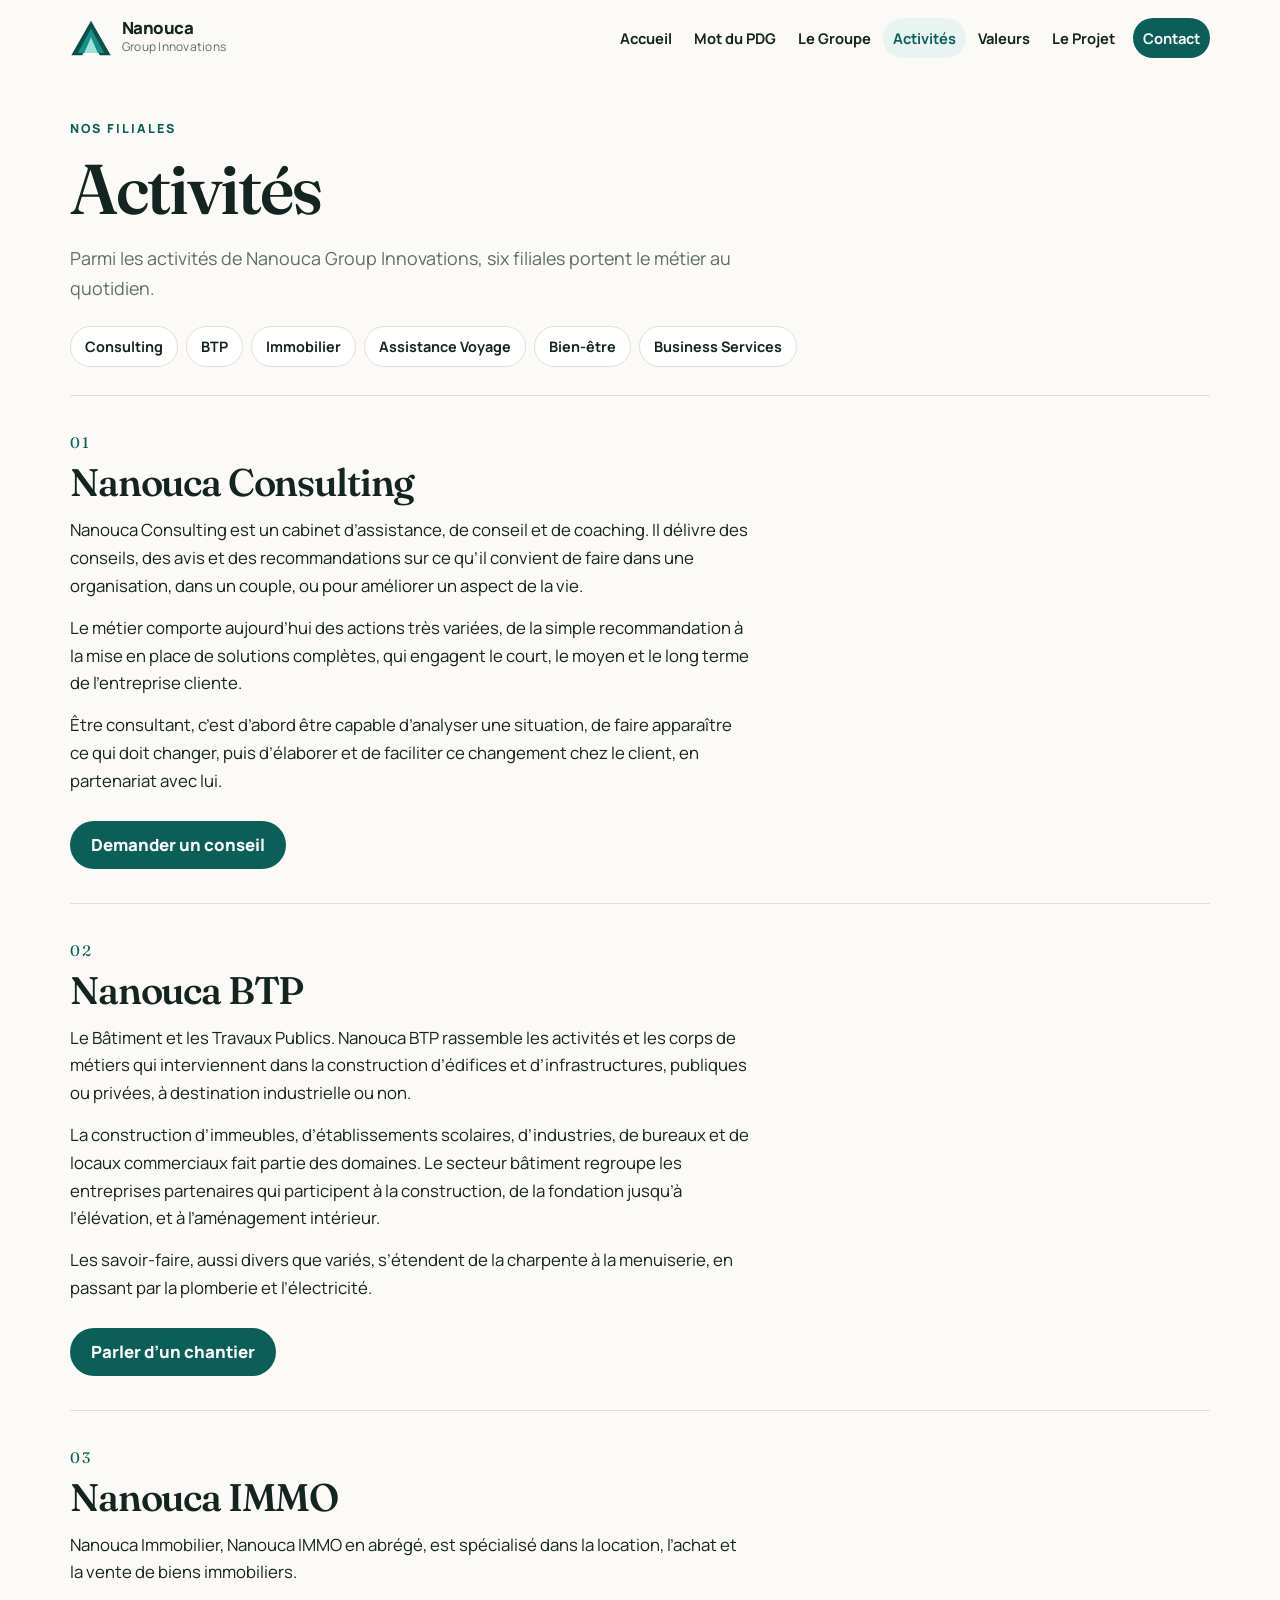
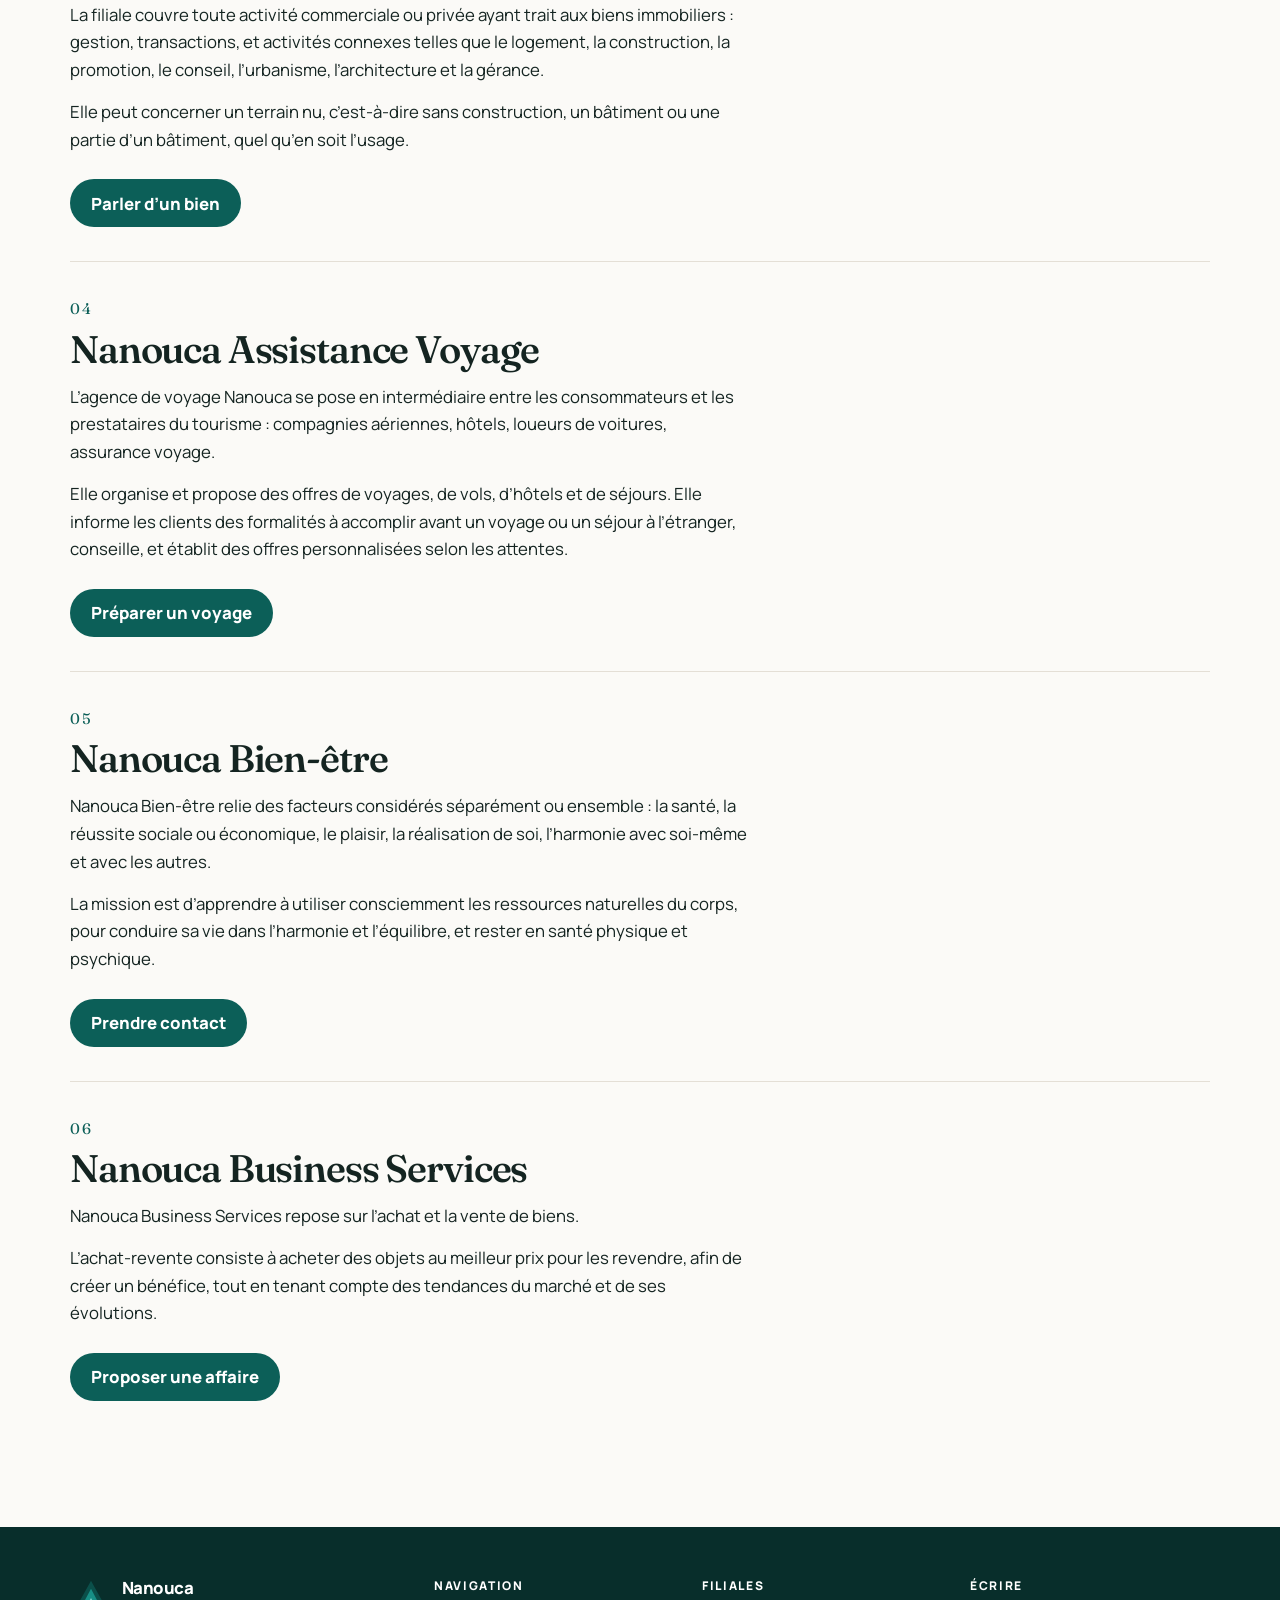
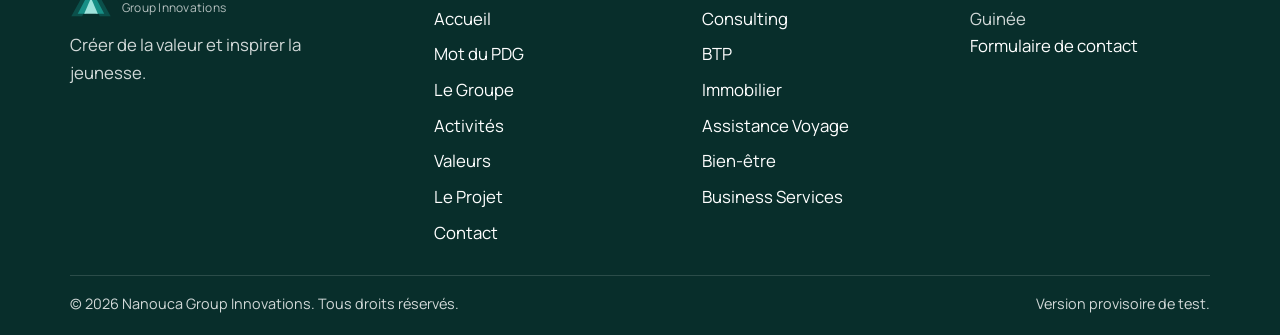
==== activites.html @ 5721670c "Publier le site vitrine de Nanouca Group Innovations. Co-authored-by: Cursor <cursoragent@cursor.com" ====
<!DOCTYPE html>
<html lang="fr">
<head>
  <meta charset="utf-8">
  <meta name="viewport" content="width=device-width, initial-scale=1">
  <title>Activités — Nanouca Group Innovations</title>
  <meta name="description" content="Les six filiales de Nanouca Group Innovations : Consulting, BTP, Immobilier, Assistance Voyage, Bien-être et Business Services.">
  <meta name="theme-color" content="#0c5f58">
  <link rel="icon" href="assets/logo.svg" type="image/svg+xml">
  <link rel="preconnect" href="https://fonts.googleapis.com">
  <link rel="preconnect" href="https://fonts.gstatic.com" crossorigin>
  <link href="https://fonts.googleapis.com/css2?family=Fraunces:opsz,wght@9..144,500;9..144,600;9..144,700&family=Manrope:wght@400;500;600;700;800&display=swap" rel="stylesheet">
  <link rel="stylesheet" href="css/styles.css">
</head>
<body data-page="activites">
  <a class="skip" href="#contenu">Aller au contenu</a>
  <header class="site-header">
    <div class="container header-bar">
      <a class="brand" href="index.html">
        <img src="assets/logo.svg" alt="" width="64" height="56">
        <span>
          <strong>Nanouca</strong>
          <small>Group Innovations</small>
        </span>
      </a>
      <input class="nav-check" type="checkbox" id="nav-check">
      <label class="nav-toggle" for="nav-check" aria-label="Menu"><span></span><span></span><span></span></label>
      <nav class="site-nav" id="site-nav" aria-label="Navigation principale">
        <a href="index.html" data-page="accueil">Accueil</a>
        <a href="mot-du-pdg.html" data-page="pdg">Mot du PDG</a>
        <a href="groupe.html" data-page="groupe">Le Groupe</a>
        <a href="activites.html" data-page="activites">Activités</a>
        <a href="valeurs.html" data-page="valeurs">Valeurs</a>
        <a href="projet.html" data-page="projet">Le Projet</a>
        <a href="contact.html" data-page="contact" class="nav-cta">Contact</a>
      </nav>
    </div>
  </header>

  <main id="contenu">
    <section class="page-hero">
      <div class="container">
        <p class="eyebrow">Nos filiales</p>
        <h1>Activités</h1>
        <p class="lede">Parmi les activités de Nanouca Group Innovations, six filiales portent le métier au quotidien.</p>
        <nav class="pills" aria-label="Filiales">
          <a href="#consulting">Consulting</a>
          <a href="#btp">BTP</a>
          <a href="#immo">Immobilier</a>
          <a href="#voyage">Assistance Voyage</a>
          <a href="#bien-etre">Bien-être</a>
          <a href="#business">Business Services</a>
        </nav>
      </div>
    </section>

    <section class="section" style="padding-top: 12px;">
      <div class="container">
        <article class="activity" id="consulting">
          <p class="activity-index">01</p>
          <h2>Nanouca Consulting</h2>
          <p>Nanouca Consulting est un cabinet d’assistance, de conseil et de coaching. Il délivre des conseils, des avis et des recommandations sur ce qu’il convient de faire dans une organisation, dans un couple, ou pour améliorer un aspect de la vie.</p>
          <p>Le métier comporte aujourd’hui des actions très variées, de la simple recommandation à la mise en place de solutions complètes, qui engagent le court, le moyen et le long terme de l’entreprise cliente.</p>
          <p>Être consultant, c’est d’abord être capable d’analyser une situation, de faire apparaître ce qui doit changer, puis d’élaborer et de faciliter ce changement chez le client, en partenariat avec lui.</p>
          <div class="actions"><a class="btn" href="contact.html">Demander un conseil</a></div>
        </article>

        <article class="activity" id="btp">
          <p class="activity-index">02</p>
          <h2>Nanouca BTP</h2>
          <p>Le Bâtiment et les Travaux Publics. Nanouca BTP rassemble les activités et les corps de métiers qui interviennent dans la construction d’édifices et d’infrastructures, publiques ou privées, à destination industrielle ou non.</p>
          <p>La construction d’immeubles, d’établissements scolaires, d’industries, de bureaux et de locaux commerciaux fait partie des domaines. Le secteur bâtiment regroupe les entreprises partenaires qui participent à la construction, de la fondation jusqu’à l’élévation, et à l’aménagement intérieur.</p>
          <p>Les savoir-faire, aussi divers que variés, s’étendent de la charpente à la menuiserie, en passant par la plomberie et l’électricité.</p>
          <div class="actions"><a class="btn" href="contact.html">Parler d’un chantier</a></div>
        </article>

        <article class="activity" id="immo">
          <p class="activity-index">03</p>
          <h2>Nanouca IMMO</h2>
          <p>Nanouca Immobilier, Nanouca IMMO en abrégé, est spécialisé dans la location, l’achat et la vente de biens immobiliers.</p>
          <p>La filiale couvre toute activité commerciale ou privée ayant trait aux biens immobiliers : gestion, transactions, et activités connexes telles que le logement, la construction, la promotion, le conseil, l’urbanisme, l’architecture et la gérance.</p>
          <p>Elle peut concerner un terrain nu, c’est-à-dire sans construction, un bâtiment ou une partie d’un bâtiment, quel qu’en soit l’usage.</p>
          <div class="actions"><a class="btn" href="contact.html">Parler d’un bien</a></div>
        </article>

        <article class="activity" id="voyage">
          <p class="activity-index">04</p>
          <h2>Nanouca Assistance Voyage</h2>
          <p>L’agence de voyage Nanouca se pose en intermédiaire entre les consommateurs et les prestataires du tourisme : compagnies aériennes, hôtels, loueurs de voitures, assurance voyage.</p>
          <p>Elle organise et propose des offres de voyages, de vols, d’hôtels et de séjours. Elle informe les clients des formalités à accomplir avant un voyage ou un séjour à l’étranger, conseille, et établit des offres personnalisées selon les attentes.</p>
          <div class="actions"><a class="btn" href="contact.html">Préparer un voyage</a></div>
        </article>

        <article class="activity" id="bien-etre">
          <p class="activity-index">05</p>
          <h2>Nanouca Bien-être</h2>
          <p>Nanouca Bien-être relie des facteurs considérés séparément ou ensemble : la santé, la réussite sociale ou économique, le plaisir, la réalisation de soi, l’harmonie avec soi-même et avec les autres.</p>
          <p>La mission est d’apprendre à utiliser consciemment les ressources naturelles du corps, pour conduire sa vie dans l’harmonie et l’équilibre, et rester en santé physique et psychique.</p>
          <div class="actions"><a class="btn" href="contact.html">Prendre contact</a></div>
        </article>

        <article class="activity" id="business">
          <p class="activity-index">06</p>
          <h2>Nanouca Business Services</h2>
          <p>Nanouca Business Services repose sur l’achat et la vente de biens.</p>
          <p>L’achat-revente consiste à acheter des objets au meilleur prix pour les revendre, afin de créer un bénéfice, tout en tenant compte des tendances du marché et de ses évolutions.</p>
          <div class="actions"><a class="btn" href="contact.html">Proposer une affaire</a></div>
        </article>
      </div>
    </section>
  </main>

  <footer class="site-footer">
    <div class="container footer-grid">
      <div class="footer-brand">
        <a class="brand" href="index.html">
          <img src="assets/logo.svg" alt="" width="64" height="56">
          <span>
            <strong>Nanouca</strong>
            <small>Group Innovations</small>
          </span>
        </a>
        <p>Créer de la valeur et inspirer la jeunesse.</p>
      </div>
      <div>
        <h2>Navigation</h2>
        <nav class="footer-nav" aria-label="Navigation du pied de page">
          <a href="index.html" data-page="accueil">Accueil</a>
          <a href="mot-du-pdg.html" data-page="pdg">Mot du PDG</a>
          <a href="groupe.html" data-page="groupe">Le Groupe</a>
          <a href="activites.html" data-page="activites">Activités</a>
          <a href="valeurs.html" data-page="valeurs">Valeurs</a>
          <a href="projet.html" data-page="projet">Le Projet</a>
          <a href="contact.html" data-page="contact">Contact</a>
        </nav>
      </div>
      <div>
        <h2>Filiales</h2>
        <div class="footer-links">
          <a href="activites.html#consulting">Consulting</a>
          <a href="activites.html#btp">BTP</a>
          <a href="activites.html#immo">Immobilier</a>
          <a href="activites.html#voyage">Assistance Voyage</a>
          <a href="activites.html#bien-etre">Bien-être</a>
          <a href="activites.html#business">Business Services</a>
        </div>
      </div>
      <div>
        <h2>Écrire</h2>
        <p>Guinée</p>
        <p><a href="contact.html">Formulaire de contact</a></p>
      </div>
    </div>
    <div class="container footer-base">
      <p>© <span id="year">2026</span> Nanouca Group Innovations. Tous droits réservés.</p>
      <p>Version provisoire de test.</p>
    </div>
  </footer>
  <script src="js/main.js"></script>
</body>
</html>
---- css/styles.css ----
:root {
  --ink: #142421;
  --muted: #5c6d6a;
  --teal: #0c5f58;
  --teal-deep: #082e2b;
  --teal-soft: #e7f4f2;
  --sand: #f3f0e8;
  --paper: #fbfaf7;
  --line: #e4dfd6;
  --white: #ffffff;
  --danger: #9b2c2c;
  --header: 76px;
  color-scheme: light;
}

*,
*::before,
*::after {
  box-sizing: border-box;
}

html {
  scroll-behavior: smooth;
  scroll-padding-top: 96px;
}

body {
  margin: 0;
  font-family: "Manrope", "Segoe UI", sans-serif;
  font-size: 1.05rem;
  line-height: 1.65;
  color: var(--ink);
  background: var(--paper);
}

img {
  max-width: 100%;
  height: auto;
}

button,
input,
select,
textarea {
  font: inherit;
}

h1,
h2,
h3,
h4 {
  font-family: "Fraunces", Georgia, serif;
  font-weight: 560;
  letter-spacing: -0.03em;
  line-height: 1.12;
  color: var(--ink);
  margin: 0;
}

p {
  margin: 0;
}

a {
  color: var(--teal);
}

::selection {
  background: #cfe8e4;
}

.skip {
  position: absolute;
  left: 12px;
  top: -48px;
  z-index: 80;
  background: var(--teal);
  color: var(--white);
  padding: 8px 12px;
  border-radius: 8px;
  text-decoration: none;
}

.skip:focus {
  top: 12px;
}

.container {
  width: min(1140px, calc(100% - 32px));
  margin-inline: auto;
}

.site-header {
  position: sticky;
  top: 0;
  z-index: 40;
  background: rgba(251, 250, 247, 0.92);
  backdrop-filter: blur(16px);
  border-bottom: 1px solid transparent;
}

.site-header.is-scrolled {
  border-bottom-color: var(--line);
}

.header-bar {
  display: flex;
  align-items: center;
  justify-content: space-between;
  min-height: var(--header);
  gap: 16px;
  flex-wrap: wrap;
}

.brand {
  display: flex;
  align-items: center;
  gap: 10px;
  text-decoration: none;
  color: inherit;
  min-width: 0;
}

.brand img {
  width: 42px;
  height: auto;
  flex: none;
}

.brand strong {
  display: block;
  font-family: "Manrope", "Segoe UI", sans-serif;
  font-weight: 800;
  font-size: 1.05rem;
  letter-spacing: -0.03em;
  line-height: 1.1;
}

.brand small {
  display: block;
  color: var(--muted);
  font-size: 0.75rem;
  letter-spacing: 0.02em;
}

.nav-check {
  position: absolute;
  width: 1px;
  height: 1px;
  padding: 0;
  margin: -1px;
  overflow: hidden;
  clip: rect(0, 0, 0, 0);
  border: 0;
}

.nav-toggle {
  display: none;
  position: relative;
  width: 44px;
  height: 44px;
  border: 1px solid var(--line);
  border-radius: 12px;
  background: var(--white);
  cursor: pointer;
  flex: none;
}

.nav-toggle span {
  position: absolute;
  left: 12px;
  width: 18px;
  height: 2px;
  border-radius: 2px;
  background: var(--ink);
  transition: transform 0.2s ease, opacity 0.2s ease;
}

.nav-toggle span:nth-child(1) { top: 15px; }
.nav-toggle span:nth-child(2) { top: 21px; }
.nav-toggle span:nth-child(3) { top: 27px; }

.nav-check:focus-visible + .nav-toggle {
  outline: 2px solid var(--teal);
  outline-offset: 3px;
}

.nav-check:checked + .nav-toggle span:nth-child(1) {
  top: 21px;
  transform: rotate(45deg);
}

.nav-check:checked + .nav-toggle span:nth-child(2) {
  opacity: 0;
}

.nav-check:checked + .nav-toggle span:nth-child(3) {
  top: 21px;
  transform: rotate(-45deg);
}

.site-nav {
  display: flex;
  align-items: center;
  gap: 2px;
}

.site-nav a {
  text-decoration: none;
  color: var(--ink);
  font-weight: 700;
  font-size: 0.92rem;
  padding: 8px 10px;
  border-radius: 999px;
}

.site-nav a:hover,
.site-nav a[aria-current="page"] {
  background: var(--teal-soft);
  color: var(--teal);
}

.site-nav a.nav-cta {
  background: var(--teal);
  color: var(--white);
  margin-left: 6px;
}

.site-nav a.nav-cta:hover,
.site-nav a.nav-cta[aria-current="page"] {
  background: var(--teal-deep);
  color: var(--white);
}

.hero {
  position: relative;
  padding: 36px 0 20px;
}

.hero::before {
  content: "";
  position: absolute;
  inset: 0;
  z-index: -1;
  background:
    radial-gradient(ellipse at 100% 0%, rgba(12, 95, 88, 0.14), transparent 46%),
    radial-gradient(ellipse at 0% 80%, rgba(12, 95, 88, 0.08), transparent 42%);
  pointer-events: none;
}

.hero-grid,
.pdg-layout,
.contact-layout,
.split {
  display: grid;
  gap: 28px;
}

.eyebrow {
  margin: 0 0 10px;
  color: var(--teal);
  font-size: 0.78rem;
  font-weight: 800;
  letter-spacing: 0.16em;
  text-transform: uppercase;
}

.hero h1,
.page-hero h1 {
  font-size: clamp(2.3rem, 6vw, 4.4rem);
  max-width: 12em;
}

.lede {
  margin-top: 16px;
  max-width: 42rem;
  color: var(--muted);
  font-size: 1.12rem;
}

.actions {
  display: flex;
  flex-wrap: wrap;
  gap: 10px;
  margin-top: 26px;
}

.btn {
  display: inline-flex;
  align-items: center;
  justify-content: center;
  min-height: 48px;
  padding: 0 20px;
  border-radius: 999px;
  border: 1px solid transparent;
  background: var(--teal);
  color: var(--white);
  text-decoration: none;
  font-weight: 800;
  cursor: pointer;
}

.btn:hover {
  background: var(--teal-deep);
}

.btn-ghost {
  background: transparent;
  color: var(--ink);
  border-color: #cfc8bc;
}

.btn-ghost:hover {
  background: var(--white);
  color: var(--ink);
}

.btn-light {
  background: var(--white);
  color: var(--teal-deep);
}

.btn-light:hover {
  background: var(--teal-soft);
  color: var(--teal-deep);
}

.hero-panel {
  background: var(--white);
  border: 1px solid var(--line);
  border-radius: 28px;
  padding: 42px 28px;
  text-align: center;
  box-shadow: 0 24px 50px rgba(8, 46, 43, 0.06);
}

.hero-panel img {
  width: min(168px, 46vw);
}

.hero-panel strong {
  display: block;
  margin-top: 18px;
  letter-spacing: 0.2em;
  font-size: 0.92rem;
}

.hero-panel span {
  display: block;
  margin-top: 6px;
  color: var(--muted);
  letter-spacing: 0.12em;
  text-transform: uppercase;
  font-size: 0.75rem;
  font-weight: 700;
}

.section {
  padding: 64px 0;
}

.section h2 {
  font-size: clamp(1.8rem, 3vw, 2.6rem);
  margin-bottom: 10px;
}

.section-head {
  display: flex;
  flex-wrap: wrap;
  justify-content: space-between;
  gap: 12px 24px;
  align-items: end;
  margin-bottom: 22px;
}

.section-head p {
  max-width: 36rem;
  color: var(--muted);
}

.band {
  background: var(--sand);
}

.stats {
  display: grid;
  grid-template-columns: 1fr 1fr;
  gap: 1px;
  background: var(--line);
  border: 1px solid var(--line);
  border-radius: 22px;
  overflow: hidden;
}

.stat {
  background: var(--white);
  padding: 20px;
}

.stat strong {
  display: block;
  font-family: "Fraunces", Georgia, serif;
  font-size: clamp(1.5rem, 3vw, 2rem);
  font-weight: 560;
  color: var(--teal);
  letter-spacing: -0.03em;
}

.stat span {
  color: var(--muted);
  font-size: 0.95rem;
}

.grid-3,
.grid-2 {
  display: grid;
  gap: 16px;
}

.card {
  background: var(--white);
  border: 1px solid var(--line);
  border-radius: 22px;
  padding: 22px;
}

.card h3 {
  font-size: 1.45rem;
  margin: 10px 0 8px;
}

.card p {
  color: #3e514e;
}

.card-link {
  display: flex;
  flex-direction: column;
  height: 100%;
  text-decoration: none;
  color: inherit;
  transition: transform 0.2s ease, border-color 0.2s ease;
}

.card-link:hover {
  transform: translateY(-3px);
  border-color: #b7d9d4;
}

.index,
.activity-index {
  font-family: "Fraunces", Georgia, serif;
  color: var(--teal);
  letter-spacing: 0.12em;
  font-size: 0.95rem;
}

.more {
  margin-top: auto;
  padding-top: 16px;
  color: var(--teal);
  font-weight: 800;
  font-size: 0.92rem;
}

.quote-band {
  background: var(--teal-deep);
  color: var(--white);
  padding: 72px 0;
}

.quote-band blockquote {
  margin: 0;
  max-width: 16em;
  font-family: "Fraunces", Georgia, serif;
  font-size: clamp(1.8rem, 4vw, 3.15rem);
  font-weight: 500;
  line-height: 1.18;
  letter-spacing: -0.03em;
}

.quote-band figcaption {
  margin-top: 18px;
  letter-spacing: 0.08em;
  text-transform: uppercase;
  font-size: 0.78rem;
  font-weight: 700;
  color: #b7e4df;
}

.pdg-teaser {
  display: grid;
  gap: 22px;
  align-items: center;
  background: var(--white);
  border: 1px solid var(--line);
  border-radius: 28px;
  overflow: hidden;
}

.pdg-teaser img {
  width: 100%;
  aspect-ratio: 4 / 5;
  object-fit: cover;
  object-position: center 15%;
  display: block;
}

.pdg-teaser div {
  padding: 8px 22px 26px;
}

.cta-band {
  display: flex;
  flex-wrap: wrap;
  justify-content: space-between;
  gap: 16px;
  align-items: center;
  background: var(--teal);
  color: var(--white);
  border-radius: 28px;
  padding: 28px;
}

.cta-band h2 {
  color: var(--white);
  font-size: clamp(1.7rem, 3vw, 2.3rem);
}

.cta-band p {
  color: rgba(255, 255, 255, 0.84);
  max-width: 36rem;
}

.page-hero {
  padding: 42px 0 8px;
}

.page-hero h1 {
  margin: 0 0 8px;
}

.pills {
  display: flex;
  flex-wrap: wrap;
  gap: 8px;
  margin: 22px 0 8px;
}

.pills a {
  text-decoration: none;
  border: 1px solid var(--line);
  background: var(--white);
  color: var(--ink);
  border-radius: 999px;
  padding: 8px 14px;
  font-weight: 700;
  font-size: 0.9rem;
}

.pills a:hover {
  border-color: #b7d9d4;
  background: var(--teal-soft);
  color: var(--teal);
}

.prose h2 {
  font-size: clamp(1.7rem, 3vw, 2.35rem);
  margin: 2.1rem 0 0.75rem;
}

.prose h3 {
  font-size: 1.35rem;
  margin: 1.4rem 0 0.45rem;
}

.prose p,
.prose li {
  max-width: 68ch;
}

.prose p + p {
  margin-top: 0.9rem;
}

.activity {
  padding: 34px 0;
  border-top: 1px solid var(--line);
}

.activity h2 {
  margin: 6px 0 12px;
}

.activity p {
  max-width: 68ch;
}

.activity p + p {
  margin-top: 0.9rem;
}

label .note {
  margin-top: 0;
  font-weight: 600;
}

.pull {
  margin: 22px 0;
  padding-left: 16px;
  border-left: 3px solid var(--teal);
  font-family: "Fraunces", Georgia, serif;
  font-size: 1.35rem;
  line-height: 1.35;
  max-width: 28ch;
}

.callout {
  display: grid;
  gap: 12px;
  margin: 18px 0;
}

.callout div {
  background: var(--teal-soft);
  border-radius: 18px;
  padding: 18px;
}

.callout span {
  display: block;
  color: var(--muted);
  font-size: 0.88rem;
  font-weight: 700;
}

.callout strong {
  display: block;
  margin-top: 4px;
  font-family: "Fraunces", Georgia, serif;
  font-size: 1.55rem;
  font-weight: 560;
  color: var(--teal-deep);
  letter-spacing: -0.03em;
}

.pdg-portrait img {
  width: 100%;
  aspect-ratio: 4 / 5;
  object-fit: cover;
  object-position: center 12%;
  border-radius: 24px;
  display: block;
}

.pdg-portrait figcaption {
  margin-top: 12px;
}

.pdg-portrait strong,
.pdg-portrait span {
  display: block;
}

.pdg-portrait span {
  color: var(--muted);
  font-size: 0.95rem;
}

.signature {
  margin-top: 22px;
}

.signature strong {
  display: block;
  font-family: "Fraunces", Georgia, serif;
  font-size: 1.4rem;
}

.signature span {
  color: var(--muted);
}

.form-card,
.form-success {
  background: var(--white);
  border: 1px solid var(--line);
  border-radius: 24px;
  padding: 22px;
}

.form {
  display: grid;
  gap: 14px;
}

.field {
  display: grid;
  gap: 6px;
}

.field label {
  font-weight: 800;
  font-size: 0.92rem;
}

.field input,
.field select,
.field textarea {
  width: 100%;
  border: 1px solid var(--line);
  background: var(--paper);
  border-radius: 12px;
  padding: 13px 14px;
  color: var(--ink);
}

.field textarea {
  min-height: 150px;
  resize: vertical;
}

.field input:focus,
.field select:focus,
.field textarea:focus {
  outline: 2px solid var(--teal);
  border-color: var(--teal);
  background: var(--white);
}

.field input[aria-invalid="true"],
.field select[aria-invalid="true"],
.field textarea[aria-invalid="true"] {
  border-color: var(--danger);
}

.error {
  min-height: 1.1em;
  color: var(--danger);
  font-size: 0.85rem;
}

.note,
.contact-aside p + p {
  margin-top: 10px;
}

.note {
  color: var(--muted);
  font-size: 0.92rem;
}

.hp {
  position: absolute;
  left: -9999px;
  height: 0;
  overflow: hidden;
}

.contact-aside h2 {
  font-size: 1.8rem;
  margin: 8px 0 10px;
}

.contact-list {
  margin: 16px 0 0;
  padding: 0;
  list-style: none;
  display: grid;
  gap: 8px;
}

.contact-list a {
  font-weight: 700;
  text-decoration: none;
}

.site-footer {
  background: var(--teal-deep);
  color: rgba(255, 255, 255, 0.82);
  padding: 52px 0 20px;
  margin-top: 28px;
}

.site-footer h2 {
  color: var(--white);
  font-family: "Manrope", "Segoe UI", sans-serif;
  font-size: 0.75rem;
  letter-spacing: 0.14em;
  text-transform: uppercase;
  font-weight: 800;
  margin-bottom: 12px;
}

.site-footer a {
  color: var(--white);
  text-decoration: none;
}

.site-footer a:hover {
  color: #b7e4df;
}

.site-footer .brand small {
  color: rgba(255, 255, 255, 0.7);
}

.footer-brand p {
  margin-top: 14px;
  max-width: 28ch;
}

.footer-grid,
.footer-nav,
.footer-links {
  display: grid;
  gap: 8px;
}

.footer-grid {
  gap: 28px;
}

.footer-base {
  display: flex;
  flex-wrap: wrap;
  justify-content: space-between;
  gap: 8px 16px;
  border-top: 1px solid rgba(255, 255, 255, 0.14);
  margin-top: 28px;
  padding-top: 16px;
  font-size: 0.9rem;
}

:focus-visible {
  outline: 2px solid var(--teal);
  outline-offset: 3px;
}

@media (min-width: 640px) {
  .callout {
    grid-template-columns: 1fr 1fr;
  }
}

@media (min-width: 760px) {
  .grid-2,
  .grid-3,
  .stats {
    grid-template-columns: 1fr 1fr;
  }

  .pdg-teaser {
    grid-template-columns: 240px 1fr;
  }

  .pdg-teaser div {
    padding: 28px 32px 28px 8px;
  }
}

@media (min-width: 900px) {
  .hero {
    padding: 64px 0 28px;
  }

  .hero-grid,
  .contact-layout {
    grid-template-columns: 1.15fr 0.85fr;
    gap: 48px;
    align-items: center;
  }

  .pdg-layout,
  .split {
    grid-template-columns: 300px 1fr;
    gap: 48px;
    align-items: start;
  }

  .contact-layout {
    align-items: start;
  }

  .grid-3 {
    grid-template-columns: 1fr 1fr 1fr;
  }

  .stats {
    grid-template-columns: repeat(4, 1fr);
  }

  .footer-grid {
    grid-template-columns: 1.4fr 1fr 1fr 1fr;
  }
}

@media (max-width: 1080px) {
  .nav-toggle {
    display: inline-block;
    margin-left: auto;
  }

  .site-nav {
    display: none;
    flex-basis: 100%;
    flex-direction: column;
    align-items: stretch;
    gap: 4px;
    padding: 4px 0 16px;
  }

  .nav-check:checked ~ .site-nav {
    display: flex;
  }

  .site-nav a {
    padding: 12px;
  }

  .site-nav a.nav-cta {
    margin-left: 0;
    text-align: center;
  }
}

@media (max-width: 700px) {
  .section {
    padding: 48px 0;
  }

  .quote-band {
    padding: 52px 0;
  }
}

@media (prefers-reduced-motion: reduce) {
  html {
    scroll-behavior: auto;
  }

  *,
  *::before,
  *::after {
    animation: none !important;
    transition: none !important;
  }
}
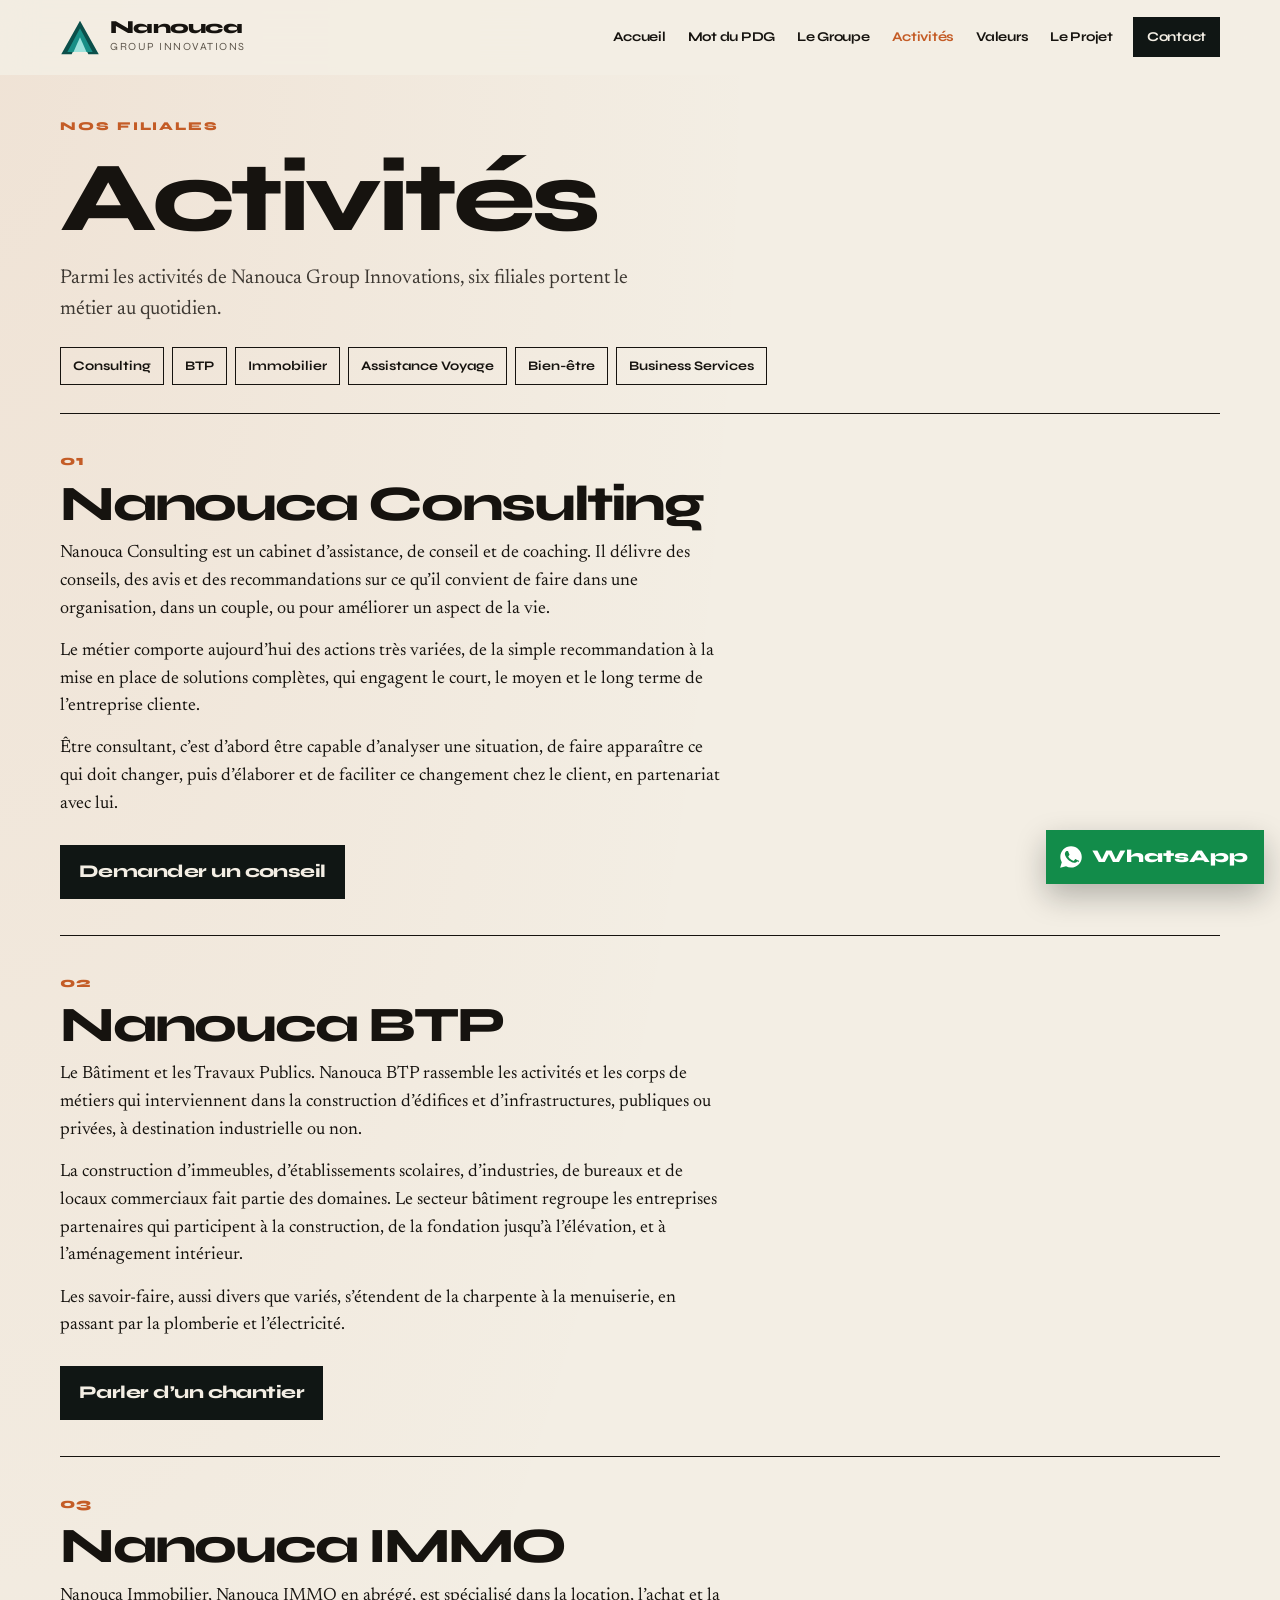
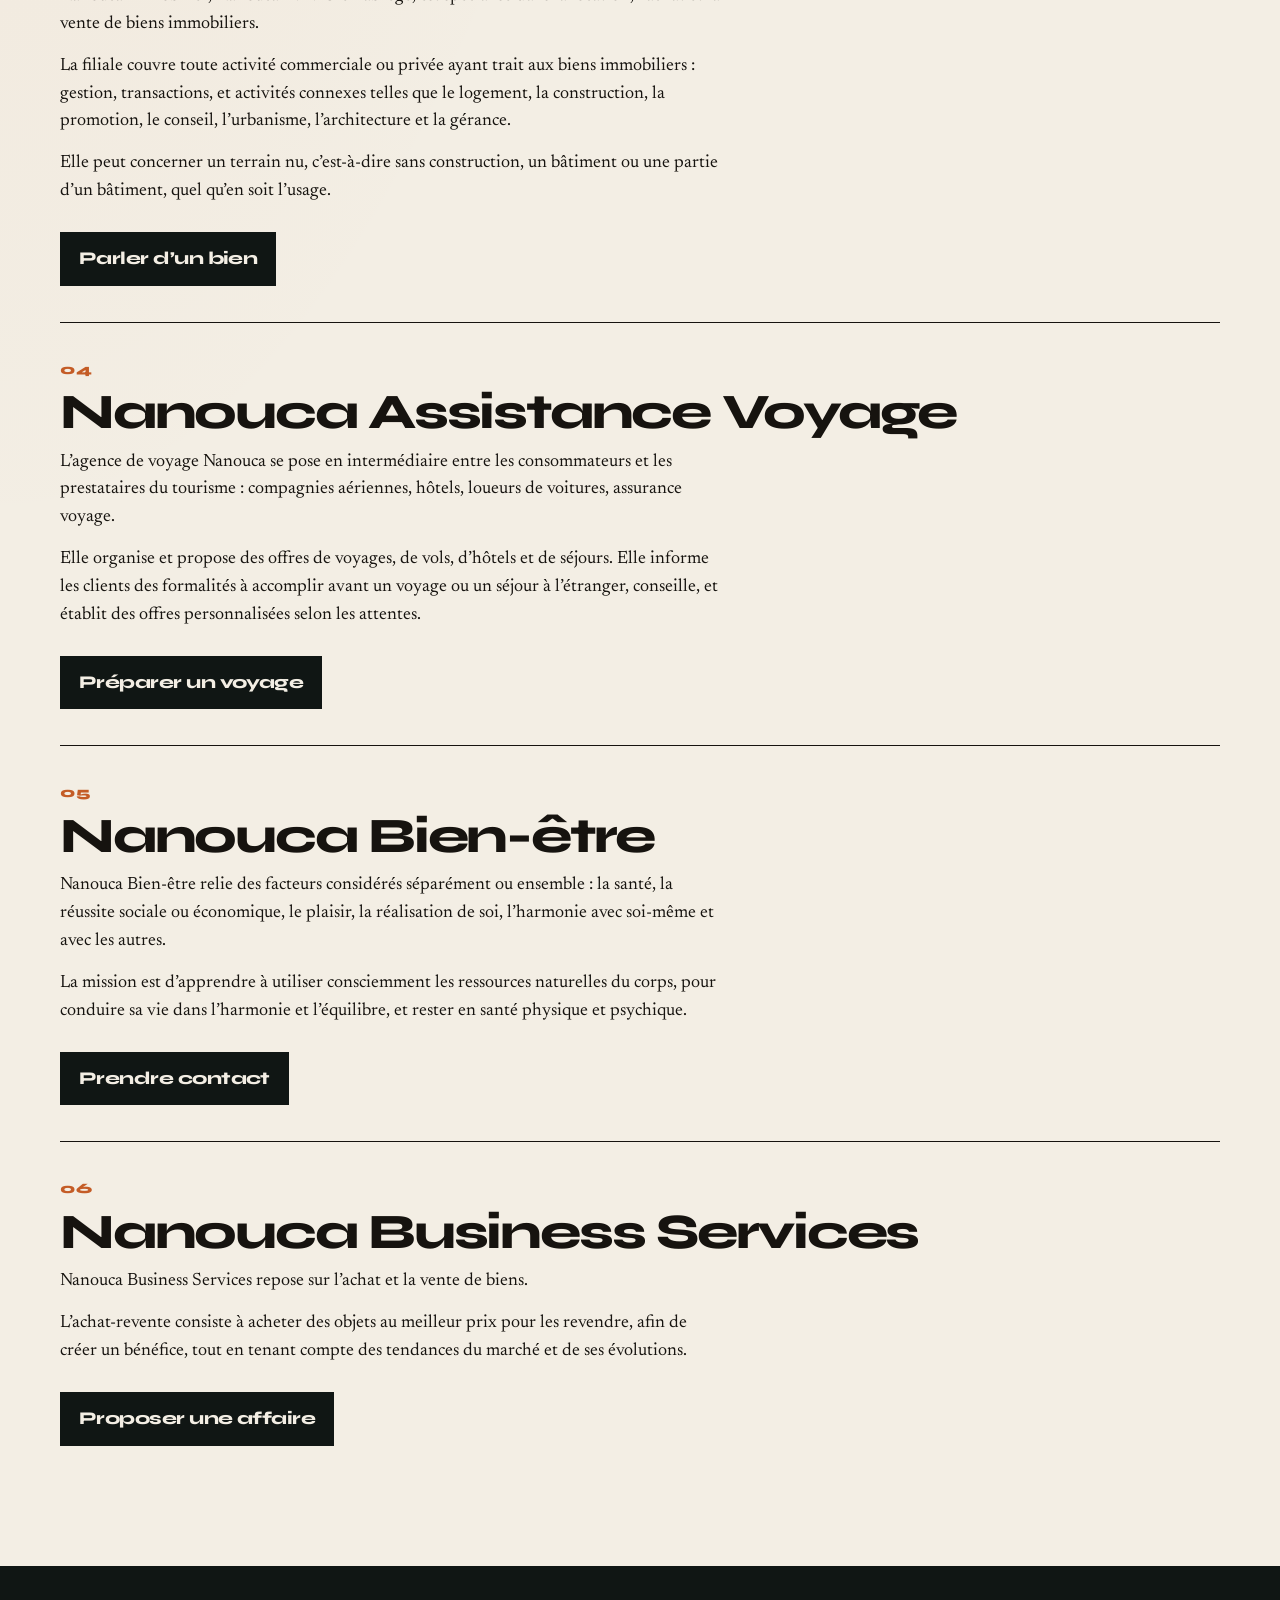
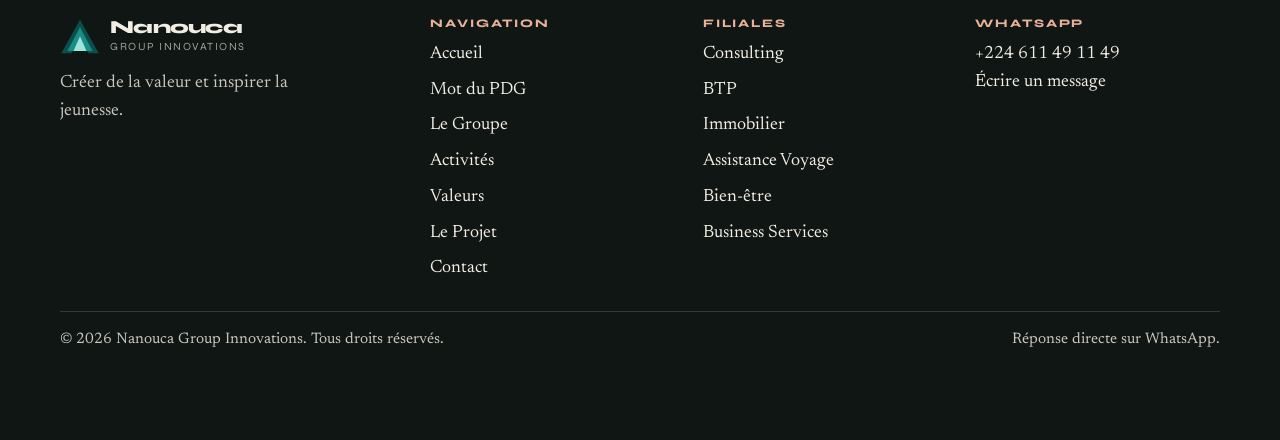
==== commit 7e9411c7: "Donner au site une voix plus humaine et relier le contact a WhatsApp. Co-authored-by: Cursor <cursor" ====
--- a/activites.html
+++ b/activites.html
@@ -9,7 +9,7 @@
   <link rel="icon" href="assets/logo.svg" type="image/svg+xml">
   <link rel="preconnect" href="https://fonts.googleapis.com">
   <link rel="preconnect" href="https://fonts.gstatic.com" crossorigin>
-  <link href="https://fonts.googleapis.com/css2?family=Fraunces:opsz,wght@9..144,500;9..144,600;9..144,700&family=Manrope:wght@400;500;600;700;800&display=swap" rel="stylesheet">
+  <link href="https://fonts.googleapis.com/css2?family=Newsreader:ital,opsz,wght@0,6..72,400;0,6..72,600;1,6..72,480&family=Syne:wght@500;600;700;800&display=swap" rel="stylesheet">
   <link rel="stylesheet" href="css/styles.css">
 </head>
 <body data-page="activites">
@@ -62,7 +62,7 @@
           <p>Nanouca Consulting est un cabinet d’assistance, de conseil et de coaching. Il délivre des conseils, des avis et des recommandations sur ce qu’il convient de faire dans une organisation, dans un couple, ou pour améliorer un aspect de la vie.</p>
           <p>Le métier comporte aujourd’hui des actions très variées, de la simple recommandation à la mise en place de solutions complètes, qui engagent le court, le moyen et le long terme de l’entreprise cliente.</p>
           <p>Être consultant, c’est d’abord être capable d’analyser une situation, de faire apparaître ce qui doit changer, puis d’élaborer et de faciliter ce changement chez le client, en partenariat avec lui.</p>
-          <div class="actions"><a class="btn" href="contact.html">Demander un conseil</a></div>
+          <div class="actions"><a class="btn" href="contact.html?sujet=Consulting">Demander un conseil</a></div>
         </article>
 
         <article class="activity" id="btp">
@@ -71,7 +71,7 @@
           <p>Le Bâtiment et les Travaux Publics. Nanouca BTP rassemble les activités et les corps de métiers qui interviennent dans la construction d’édifices et d’infrastructures, publiques ou privées, à destination industrielle ou non.</p>
           <p>La construction d’immeubles, d’établissements scolaires, d’industries, de bureaux et de locaux commerciaux fait partie des domaines. Le secteur bâtiment regroupe les entreprises partenaires qui participent à la construction, de la fondation jusqu’à l’élévation, et à l’aménagement intérieur.</p>
           <p>Les savoir-faire, aussi divers que variés, s’étendent de la charpente à la menuiserie, en passant par la plomberie et l’électricité.</p>
-          <div class="actions"><a class="btn" href="contact.html">Parler d’un chantier</a></div>
+          <div class="actions"><a class="btn" href="contact.html?sujet=BTP">Parler d’un chantier</a></div>
         </article>
 
         <article class="activity" id="immo">
@@ -80,7 +80,7 @@
           <p>Nanouca Immobilier, Nanouca IMMO en abrégé, est spécialisé dans la location, l’achat et la vente de biens immobiliers.</p>
           <p>La filiale couvre toute activité commerciale ou privée ayant trait aux biens immobiliers : gestion, transactions, et activités connexes telles que le logement, la construction, la promotion, le conseil, l’urbanisme, l’architecture et la gérance.</p>
           <p>Elle peut concerner un terrain nu, c’est-à-dire sans construction, un bâtiment ou une partie d’un bâtiment, quel qu’en soit l’usage.</p>
-          <div class="actions"><a class="btn" href="contact.html">Parler d’un bien</a></div>
+          <div class="actions"><a class="btn" href="contact.html?sujet=Immobilier">Parler d’un bien</a></div>
         </article>
 
         <article class="activity" id="voyage">
@@ -88,7 +88,7 @@
           <h2>Nanouca Assistance Voyage</h2>
           <p>L’agence de voyage Nanouca se pose en intermédiaire entre les consommateurs et les prestataires du tourisme : compagnies aériennes, hôtels, loueurs de voitures, assurance voyage.</p>
           <p>Elle organise et propose des offres de voyages, de vols, d’hôtels et de séjours. Elle informe les clients des formalités à accomplir avant un voyage ou un séjour à l’étranger, conseille, et établit des offres personnalisées selon les attentes.</p>
-          <div class="actions"><a class="btn" href="contact.html">Préparer un voyage</a></div>
+          <div class="actions"><a class="btn" href="contact.html?sujet=Assistance%20Voyage">Préparer un voyage</a></div>
         </article>
 
         <article class="activity" id="bien-etre">
@@ -96,7 +96,7 @@
           <h2>Nanouca Bien-être</h2>
           <p>Nanouca Bien-être relie des facteurs considérés séparément ou ensemble : la santé, la réussite sociale ou économique, le plaisir, la réalisation de soi, l’harmonie avec soi-même et avec les autres.</p>
           <p>La mission est d’apprendre à utiliser consciemment les ressources naturelles du corps, pour conduire sa vie dans l’harmonie et l’équilibre, et rester en santé physique et psychique.</p>
-          <div class="actions"><a class="btn" href="contact.html">Prendre contact</a></div>
+          <div class="actions"><a class="btn" href="contact.html?sujet=Bien-%C3%AAtre">Prendre contact</a></div>
         </article>
 
         <article class="activity" id="business">
@@ -104,7 +104,7 @@
           <h2>Nanouca Business Services</h2>
           <p>Nanouca Business Services repose sur l’achat et la vente de biens.</p>
           <p>L’achat-revente consiste à acheter des objets au meilleur prix pour les revendre, afin de créer un bénéfice, tout en tenant compte des tendances du marché et de ses évolutions.</p>
-          <div class="actions"><a class="btn" href="contact.html">Proposer une affaire</a></div>
+          <div class="actions"><a class="btn" href="contact.html?sujet=Business%20Services">Proposer une affaire</a></div>
         </article>
       </div>
     </section>
@@ -146,14 +146,14 @@
         </div>
       </div>
       <div>
-        <h2>Écrire</h2>
-        <p>Guinée</p>
-        <p><a href="contact.html">Formulaire de contact</a></p>
+        <h2>WhatsApp</h2>
+        <p><a href="https://wa.me/224611491149" target="_blank" rel="noopener">+224 611 49 11 49</a></p>
+        <p><a href="contact.html">Écrire un message</a></p>
       </div>
     </div>
     <div class="container footer-base">
       <p>© <span id="year">2026</span> Nanouca Group Innovations. Tous droits réservés.</p>
-      <p>Version provisoire de test.</p>
+      <p>Réponse directe sur WhatsApp.</p>
     </div>
   </footer>
   <script src="js/main.js"></script>
--- a/css/styles.css
+++ b/css/styles.css
@@ -1,23 +1,22 @@
 :root {
-  --ink: #142421;
-  --muted: #5c6d6a;
-  --teal: #0c5f58;
-  --teal-deep: #082e2b;
-  --teal-soft: #e7f4f2;
-  --sand: #f3f0e8;
-  --paper: #fbfaf7;
-  --line: #e4dfd6;
-  --white: #ffffff;
+  --ink: #16130f;
+  --muted: #5e564c;
+  --teal: #0e5c54;
+  --night: #101614;
+  --copper: #c45c26;
+  --paper: #f3eee4;
+  --sand: #e7dfd1;
+  --line: #d9cebf;
+  --white: #fffdf8;
   --danger: #9b2c2c;
-  --header: 76px;
+  --wa: #128c4a;
+  --header: 74px;
   color-scheme: light;
 }
 
 *,
 *::before,
-*::after {
-  box-sizing: border-box;
-}
+*::after { box-sizing: border-box; }
 
 html {
   scroll-behavior: smooth;
@@ -26,67 +25,47 @@
 
 body {
   margin: 0;
-  font-family: "Manrope", "Segoe UI", sans-serif;
-  font-size: 1.05rem;
-  line-height: 1.65;
+  overflow-x: clip;
+  font-family: "Newsreader", Georgia, serif;
+  font-size: 1.12rem;
+  line-height: 1.55;
   color: var(--ink);
-  background: var(--paper);
-}
-
-img {
-  max-width: 100%;
-  height: auto;
-}
-
-button,
-input,
-select,
-textarea {
-  font: inherit;
-}
-
-h1,
-h2,
-h3,
-h4 {
-  font-family: "Fraunces", Georgia, serif;
-  font-weight: 560;
-  letter-spacing: -0.03em;
-  line-height: 1.12;
+  background:
+    radial-gradient(ellipse at 0% 0%, rgba(196, 92, 38, 0.08), transparent 42%),
+    var(--paper);
+}
+
+img { max-width: 100%; height: auto; }
+button, input, select, textarea { font: inherit; }
+
+h1, h2, h3, h4 {
+  font-family: "Syne", "Segoe UI", sans-serif;
+  font-weight: 750;
+  letter-spacing: -0.045em;
+  line-height: 0.96;
   color: var(--ink);
   margin: 0;
-}
-
-p {
-  margin: 0;
-}
-
-a {
-  color: var(--teal);
-}
-
-::selection {
-  background: #cfe8e4;
-}
+  overflow-wrap: break-word;
+}
+
+p { margin: 0; }
+a { color: var(--teal); }
+::selection { background: #f0c7b0; }
 
 .skip {
   position: absolute;
   left: 12px;
   top: -48px;
   z-index: 80;
-  background: var(--teal);
+  background: var(--night);
   color: var(--white);
   padding: 8px 12px;
-  border-radius: 8px;
-  text-decoration: none;
-}
-
-.skip:focus {
-  top: 12px;
-}
+  text-decoration: none;
+}
+.skip:focus { top: 12px; }
 
 .container {
-  width: min(1140px, calc(100% - 32px));
+  width: min(1160px, calc(100% - 32px));
   margin-inline: auto;
 }
 
@@ -94,14 +73,11 @@
   position: sticky;
   top: 0;
   z-index: 40;
-  background: rgba(251, 250, 247, 0.92);
+  background: rgba(243, 238, 228, 0.88);
   backdrop-filter: blur(16px);
   border-bottom: 1px solid transparent;
 }
-
-.site-header.is-scrolled {
-  border-bottom-color: var(--line);
-}
+.site-header.is-scrolled { border-bottom-color: var(--line); }
 
 .header-bar {
   display: flex;
@@ -118,29 +94,24 @@
   gap: 10px;
   text-decoration: none;
   color: inherit;
-  min-width: 0;
-}
-
-.brand img {
-  width: 42px;
-  height: auto;
-  flex: none;
-}
-
+}
+.brand img { width: 40px; height: auto; }
 .brand strong {
   display: block;
-  font-family: "Manrope", "Segoe UI", sans-serif;
-  font-weight: 800;
-  font-size: 1.05rem;
-  letter-spacing: -0.03em;
-  line-height: 1.1;
-}
-
+  font-family: "Syne", sans-serif;
+  font-weight: 800;
+  letter-spacing: -0.04em;
+  font-size: 1.15rem;
+  line-height: 1;
+}
 .brand small {
   display: block;
+  margin-top: 3px;
   color: var(--muted);
-  font-size: 0.75rem;
-  letter-spacing: 0.02em;
+  font-family: "Syne", sans-serif;
+  font-size: 0.68rem;
+  letter-spacing: 0.14em;
+  text-transform: uppercase;
 }
 
 .nav-check {
@@ -157,792 +128,451 @@
 .nav-toggle {
   display: none;
   position: relative;
-  width: 44px;
-  height: 44px;
-  border: 1px solid var(--line);
-  border-radius: 12px;
-  background: var(--white);
+  width: 46px;
+  height: 46px;
+  border: 1px solid var(--ink);
+  background: transparent;
   cursor: pointer;
-  flex: none;
-}
-
+}
 .nav-toggle span {
   position: absolute;
   left: 12px;
-  width: 18px;
+  width: 20px;
   height: 2px;
-  border-radius: 2px;
   background: var(--ink);
-  transition: transform 0.2s ease, opacity 0.2s ease;
-}
-
-.nav-toggle span:nth-child(1) { top: 15px; }
-.nav-toggle span:nth-child(2) { top: 21px; }
-.nav-toggle span:nth-child(3) { top: 27px; }
-
-.nav-check:focus-visible + .nav-toggle {
-  outline: 2px solid var(--teal);
-  outline-offset: 3px;
-}
-
-.nav-check:checked + .nav-toggle span:nth-child(1) {
-  top: 21px;
-  transform: rotate(45deg);
-}
-
-.nav-check:checked + .nav-toggle span:nth-child(2) {
-  opacity: 0;
-}
-
-.nav-check:checked + .nav-toggle span:nth-child(3) {
-  top: 21px;
-  transform: rotate(-45deg);
-}
-
-.site-nav {
-  display: flex;
-  align-items: center;
-  gap: 2px;
-}
-
+}
+.nav-toggle span:nth-child(1) { top: 16px; }
+.nav-toggle span:nth-child(2) { top: 22px; }
+.nav-toggle span:nth-child(3) { top: 28px; }
+.nav-check:focus-visible + .nav-toggle { outline: 2px solid var(--copper); outline-offset: 3px; }
+.nav-check:checked + .nav-toggle span:nth-child(1) { top: 22px; transform: rotate(45deg); }
+.nav-check:checked + .nav-toggle span:nth-child(2) { opacity: 0; }
+.nav-check:checked + .nav-toggle span:nth-child(3) { top: 22px; transform: rotate(-45deg); }
+
+.site-nav { display: flex; align-items: center; gap: 2px; }
 .site-nav a {
   text-decoration: none;
   color: var(--ink);
+  font-family: "Syne", sans-serif;
   font-weight: 700;
-  font-size: 0.92rem;
+  font-size: 0.84rem;
+  letter-spacing: -0.02em;
   padding: 8px 10px;
-  border-radius: 999px;
-}
-
+}
 .site-nav a:hover,
-.site-nav a[aria-current="page"] {
-  background: var(--teal-soft);
-  color: var(--teal);
-}
-
+.site-nav a[aria-current="page"] { color: var(--copper); }
 .site-nav a.nav-cta {
-  background: var(--teal);
-  color: var(--white);
-  margin-left: 6px;
-}
-
+  background: var(--night);
+  color: var(--paper);
+  margin-left: 8px;
+  padding: 10px 14px;
+}
 .site-nav a.nav-cta:hover,
 .site-nav a.nav-cta[aria-current="page"] {
-  background: var(--teal-deep);
+  background: var(--copper);
   color: var(--white);
 }
 
-.hero {
-  position: relative;
-  padding: 36px 0 20px;
-}
-
-.hero::before {
-  content: "";
-  position: absolute;
-  inset: 0;
-  z-index: -1;
-  background:
-    radial-gradient(ellipse at 100% 0%, rgba(12, 95, 88, 0.14), transparent 46%),
-    radial-gradient(ellipse at 0% 80%, rgba(12, 95, 88, 0.08), transparent 42%);
-  pointer-events: none;
-}
-
-.hero-grid,
-.pdg-layout,
-.contact-layout,
-.split {
-  display: grid;
-  gap: 28px;
-}
-
+.stage { padding: 28px 0 10px; }
+.stage-copy, .stage-grid > * { min-width: 0; }
+.stage-grid, .hero-grid, .pdg-layout, .contact-layout, .split { display: grid; gap: 28px; }
+.stage h1, .page-hero h1, .hero h1 {
+  font-size: clamp(2.35rem, 12vw, 6.2rem);
+  max-width: 9em;
+}
 .eyebrow {
-  margin: 0 0 10px;
-  color: var(--teal);
-  font-size: 0.78rem;
+  margin: 0 0 14px;
+  color: var(--copper);
+  font-family: "Syne", sans-serif;
+  font-size: 0.75rem;
   font-weight: 800;
   letter-spacing: 0.16em;
   text-transform: uppercase;
 }
-
-.hero h1,
-.page-hero h1 {
-  font-size: clamp(2.3rem, 6vw, 4.4rem);
-  max-width: 12em;
-}
-
 .lede {
-  margin-top: 16px;
-  max-width: 42rem;
-  color: var(--muted);
-  font-size: 1.12rem;
-}
-
-.actions {
-  display: flex;
-  flex-wrap: wrap;
-  gap: 10px;
-  margin-top: 26px;
-}
+  margin-top: 18px;
+  max-width: 38rem;
+  color: #3d3832;
+  font-size: 1.25rem;
+}
+.actions { display: flex; flex-wrap: wrap; gap: 10px; margin-top: 26px; }
 
 .btn {
   display: inline-flex;
   align-items: center;
   justify-content: center;
-  min-height: 48px;
-  padding: 0 20px;
-  border-radius: 999px;
-  border: 1px solid transparent;
-  background: var(--teal);
-  color: var(--white);
-  text-decoration: none;
-  font-weight: 800;
+  min-height: 50px;
+  padding: 12px 18px;
+  max-width: 100%;
+  white-space: normal;
+  text-align: center;
+  border: 1px solid var(--night);
+  background: var(--night);
+  color: var(--paper);
+  text-decoration: none;
+  font-family: "Syne", sans-serif;
+  font-weight: 750;
+  letter-spacing: -0.03em;
   cursor: pointer;
 }
-
-.btn:hover {
-  background: var(--teal-deep);
-}
-
-.btn-ghost {
-  background: transparent;
-  color: var(--ink);
-  border-color: #cfc8bc;
-}
-
-.btn-ghost:hover {
-  background: var(--white);
-  color: var(--ink);
-}
-
-.btn-light {
-  background: var(--white);
-  color: var(--teal-deep);
-}
-
-.btn-light:hover {
-  background: var(--teal-soft);
-  color: var(--teal-deep);
-}
-
-.hero-panel {
-  background: var(--white);
-  border: 1px solid var(--line);
-  border-radius: 28px;
-  padding: 42px 28px;
-  text-align: center;
-  box-shadow: 0 24px 50px rgba(8, 46, 43, 0.06);
-}
-
-.hero-panel img {
-  width: min(168px, 46vw);
-}
-
-.hero-panel strong {
+.btn:hover { background: var(--copper); border-color: var(--copper); color: white; }
+.btn-ghost { background: transparent; color: var(--ink); }
+.btn-ghost:hover { background: var(--ink); color: var(--paper); }
+.btn-light { background: var(--paper); color: var(--night); border-color: var(--paper); }
+.btn-light:hover { background: white; color: var(--night); }
+.btn-wa { background: var(--wa); border-color: var(--wa); color: white; }
+.btn-wa:hover { background: #0c6b38; border-color: #0c6b38; color: white; }
+
+.stage-photo { margin: 0; position: relative; }
+.stage-photo img,
+.pdg-portrait img,
+.pdg-teaser img {
+  width: 100%;
+  aspect-ratio: 4 / 5;
+  object-fit: cover;
+  object-position: center 12%;
   display: block;
-  margin-top: 18px;
-  letter-spacing: 0.2em;
-  font-size: 0.92rem;
-}
-
-.hero-panel span {
-  display: block;
-  margin-top: 6px;
-  color: var(--muted);
-  letter-spacing: 0.12em;
+  filter: saturate(0.92);
+}
+.stage-photo img { clip-path: polygon(14% 0, 100% 0, 100% 86%, 0 100%, 0 14%); }
+.stage-photo figcaption {
+  position: absolute;
+  left: 8%;
+  bottom: 8%;
+  background: var(--paper);
+  padding: 10px 14px;
+  max-width: 16rem;
+}
+.stage-photo strong,
+.stage-photo span { display: block; font-family: "Syne", sans-serif; }
+.stage-photo span { color: var(--muted); font-size: 0.82rem; font-weight: 700; }
+
+.marquee {
+  position: relative;
+  height: 48px;
+  margin-top: 28px;
+  overflow: hidden;
+  max-width: 100%;
+  background: var(--night);
+  color: var(--paper);
+  border-top: 3px solid var(--copper);
+}
+.marquee-track {
+  position: absolute;
+  left: 0;
+  top: 0;
+  display: flex;
+  gap: 2.4rem;
+  width: max-content;
+  animation: drift 28s linear infinite;
+  padding: 14px 0;
+}
+.marquee-track span {
+  font-family: "Syne", sans-serif;
+  font-weight: 800;
+  letter-spacing: 0.18em;
   text-transform: uppercase;
-  font-size: 0.75rem;
-  font-weight: 700;
-}
-
-.section {
-  padding: 64px 0;
-}
-
-.section h2 {
-  font-size: clamp(1.8rem, 3vw, 2.6rem);
-  margin-bottom: 10px;
-}
-
+  font-size: 0.82rem;
+}
+.marquee-track span::before {
+  content: "▲";
+  color: var(--copper);
+  margin-right: 2.4rem;
+  font-size: 0.7rem;
+}
+@keyframes drift { to { transform: translateX(-50%); } }
+
+.section { padding: 64px 0; }
+.section h2 { font-size: clamp(2rem, 4vw, 3.1rem); margin-bottom: 12px; }
 .section-head {
   display: flex;
   flex-wrap: wrap;
   justify-content: space-between;
-  gap: 12px 24px;
+  gap: 12px 28px;
   align-items: end;
   margin-bottom: 22px;
 }
-
-.section-head p {
-  max-width: 36rem;
-  color: var(--muted);
-}
-
-.band {
-  background: var(--sand);
-}
+.section-head p { max-width: 34rem; color: var(--muted); font-size: 1.15rem; }
+.band { background: transparent; }
 
 .stats {
   display: grid;
-  grid-template-columns: 1fr 1fr;
-  gap: 1px;
-  background: var(--line);
-  border: 1px solid var(--line);
-  border-radius: 22px;
-  overflow: hidden;
-}
-
-.stat {
-  background: var(--white);
-  padding: 20px;
-}
-
+  grid-template-columns: minmax(0, 1fr) minmax(0, 1fr);
+  gap: 18px 12px;
+}
+.stat, .card { min-width: 0; }
 .stat strong {
   display: block;
-  font-family: "Fraunces", Georgia, serif;
-  font-size: clamp(1.5rem, 3vw, 2rem);
-  font-weight: 560;
+  font-family: "Syne", sans-serif;
+  font-size: clamp(2rem, 4vw, 3rem);
+  font-weight: 800;
+  letter-spacing: -0.05em;
   color: var(--teal);
-  letter-spacing: -0.03em;
-}
-
-.stat span {
-  color: var(--muted);
-  font-size: 0.95rem;
-}
-
-.grid-3,
-.grid-2 {
-  display: grid;
-  gap: 16px;
-}
-
+}
+.stat span { color: var(--muted); }
+
+.grid-3, .grid-2 { display: grid; gap: 14px; }
 .card {
-  background: var(--white);
-  border: 1px solid var(--line);
-  border-radius: 22px;
-  padding: 22px;
-}
-
-.card h3 {
-  font-size: 1.45rem;
-  margin: 10px 0 8px;
-}
-
-.card p {
-  color: #3e514e;
-}
-
+  background: transparent;
+  border: 0;
+  border-top: 1px solid var(--ink);
+  border-radius: 0;
+  padding: 18px 4px 8px;
+}
+.card h3 { font-size: 1.45rem; margin: 8px 0; }
+.card p { color: #3f3a34; }
 .card-link {
   display: flex;
   flex-direction: column;
-  height: 100%;
+  min-height: 100%;
   text-decoration: none;
   color: inherit;
-  transition: transform 0.2s ease, border-color 0.2s ease;
-}
-
-.card-link:hover {
-  transform: translateY(-3px);
-  border-color: #b7d9d4;
-}
-
-.index,
-.activity-index {
-  font-family: "Fraunces", Georgia, serif;
-  color: var(--teal);
-  letter-spacing: 0.12em;
-  font-size: 0.95rem;
-}
-
+}
+.card-link:hover { color: var(--copper); }
+.card-link:hover h3 { color: var(--copper); }
+.index, .activity-index {
+  font-family: "Syne", sans-serif;
+  color: var(--copper);
+  letter-spacing: 0.08em;
+  font-weight: 800;
+}
 .more {
   margin-top: auto;
   padding-top: 16px;
-  color: var(--teal);
-  font-weight: 800;
-  font-size: 0.92rem;
+  font-family: "Syne", sans-serif;
+  font-weight: 800;
+  font-size: 0.86rem;
+  letter-spacing: 0.04em;
+  text-transform: uppercase;
 }
 
 .quote-band {
-  background: var(--teal-deep);
-  color: var(--white);
-  padding: 72px 0;
-}
-
+  background: var(--night);
+  color: var(--paper);
+  padding: 78px 0;
+}
 .quote-band blockquote {
   margin: 0;
-  max-width: 16em;
-  font-family: "Fraunces", Georgia, serif;
-  font-size: clamp(1.8rem, 4vw, 3.15rem);
-  font-weight: 500;
-  line-height: 1.18;
-  letter-spacing: -0.03em;
-}
-
+  max-width: 14em;
+  font-family: "Newsreader", Georgia, serif;
+  font-weight: 480;
+  font-style: italic;
+  font-size: clamp(2rem, 5vw, 3.6rem);
+  line-height: 1.12;
+}
 .quote-band figcaption {
   margin-top: 18px;
-  letter-spacing: 0.08em;
+  font-family: "Syne", sans-serif;
+  letter-spacing: 0.14em;
   text-transform: uppercase;
-  font-size: 0.78rem;
-  font-weight: 700;
-  color: #b7e4df;
+  font-size: 0.75rem;
+  color: #e7b197;
 }
 
 .pdg-teaser {
   display: grid;
   gap: 22px;
   align-items: center;
-  background: var(--white);
-  border: 1px solid var(--line);
-  border-radius: 28px;
-  overflow: hidden;
-}
-
-.pdg-teaser img {
-  width: 100%;
-  aspect-ratio: 4 / 5;
-  object-fit: cover;
-  object-position: center 15%;
-  display: block;
-}
-
-.pdg-teaser div {
-  padding: 8px 22px 26px;
-}
+}
+.pdg-teaser div { padding: 0; }
+.pdg-teaser img { clip-path: polygon(0 8%, 100% 0, 100% 100%, 8% 92%); }
+
+.cta-band > *,
+.section-head > *,
+.pdg-teaser > *,
+.footer-grid > * { min-width: 0; }
 
 .cta-band {
   display: flex;
   flex-wrap: wrap;
   justify-content: space-between;
-  gap: 16px;
+  gap: 18px;
   align-items: center;
-  background: var(--teal);
-  color: var(--white);
-  border-radius: 28px;
-  padding: 28px;
-}
-
-.cta-band h2 {
-  color: var(--white);
-  font-size: clamp(1.7rem, 3vw, 2.3rem);
-}
-
-.cta-band p {
-  color: rgba(255, 255, 255, 0.84);
-  max-width: 36rem;
-}
-
-.page-hero {
-  padding: 42px 0 8px;
-}
-
-.page-hero h1 {
-  margin: 0 0 8px;
-}
-
-.pills {
-  display: flex;
-  flex-wrap: wrap;
-  gap: 8px;
-  margin: 22px 0 8px;
-}
-
+  background: var(--night);
+  color: var(--paper);
+  padding: 32px 28px;
+}
+.cta-band h2 { color: var(--paper); font-size: clamp(1.8rem, 3vw, 2.6rem); }
+.cta-band p { color: rgba(243, 238, 228, 0.82); max-width: 38rem; }
+
+.page-hero { padding: 42px 0 8px; }
+.page-hero h1 { margin: 0 0 8px; }
+
+.pills { display: flex; flex-wrap: wrap; gap: 8px; margin: 22px 0 8px; }
 .pills a {
   text-decoration: none;
-  border: 1px solid var(--line);
-  background: var(--white);
+  border: 1px solid var(--ink);
   color: var(--ink);
-  border-radius: 999px;
-  padding: 8px 14px;
+  padding: 8px 12px;
+  font-family: "Syne", sans-serif;
   font-weight: 700;
-  font-size: 0.9rem;
-}
-
-.pills a:hover {
-  border-color: #b7d9d4;
-  background: var(--teal-soft);
-  color: var(--teal);
-}
-
-.prose h2 {
-  font-size: clamp(1.7rem, 3vw, 2.35rem);
-  margin: 2.1rem 0 0.75rem;
-}
-
-.prose h3 {
-  font-size: 1.35rem;
-  margin: 1.4rem 0 0.45rem;
-}
-
-.prose p,
-.prose li {
-  max-width: 68ch;
-}
-
-.prose p + p {
-  margin-top: 0.9rem;
-}
-
-.activity {
-  padding: 34px 0;
-  border-top: 1px solid var(--line);
-}
-
-.activity h2 {
-  margin: 6px 0 12px;
-}
-
-.activity p {
-  max-width: 68ch;
-}
-
-.activity p + p {
-  margin-top: 0.9rem;
-}
-
-label .note {
-  margin-top: 0;
-  font-weight: 600;
-}
+  font-size: 0.82rem;
+}
+.pills a:hover { background: var(--ink); color: var(--paper); }
+
+.prose h2 { font-size: clamp(1.8rem, 3vw, 2.5rem); margin: 2.2rem 0 0.8rem; }
+.prose h3 { font-size: 1.35rem; margin: 1.3rem 0 0.4rem; }
+.prose p, .prose li, .activity p { max-width: 66ch; }
+.prose p + p, .activity p + p { margin-top: 0.9rem; }
+.activity { padding: 36px 0; border-top: 1px solid var(--ink); }
+.activity h2 { margin: 8px 0 12px; }
+.activity-index { font-size: 0.9rem; }
 
 .pull {
   margin: 22px 0;
   padding-left: 16px;
-  border-left: 3px solid var(--teal);
-  font-family: "Fraunces", Georgia, serif;
-  font-size: 1.35rem;
-  line-height: 1.35;
-  max-width: 28ch;
-}
-
-.callout {
-  display: grid;
-  gap: 12px;
-  margin: 18px 0;
-}
-
-.callout div {
-  background: var(--teal-soft);
-  border-radius: 18px;
-  padding: 18px;
-}
-
-.callout span {
-  display: block;
-  color: var(--muted);
-  font-size: 0.88rem;
-  font-weight: 700;
-}
-
+  border-left: 3px solid var(--copper);
+  font-family: "Newsreader", Georgia, serif;
+  font-style: italic;
+  font-size: 1.55rem;
+  line-height: 1.3;
+  max-width: 22em;
+}
+
+.callout { display: grid; gap: 12px; margin: 18px 0; }
+.callout div { background: var(--night); color: var(--paper); padding: 18px; }
+.callout span { display: block; color: #e7b197; font-family: "Syne", sans-serif; font-size: 0.75rem; letter-spacing: 0.12em; text-transform: uppercase; }
 .callout strong {
   display: block;
-  margin-top: 4px;
-  font-family: "Fraunces", Georgia, serif;
-  font-size: 1.55rem;
-  font-weight: 560;
-  color: var(--teal-deep);
-  letter-spacing: -0.03em;
-}
-
-.pdg-portrait img {
+  margin-top: 6px;
+  font-family: "Syne", sans-serif;
+  font-size: 1.7rem;
+  letter-spacing: -0.04em;
+}
+
+.pdg-portrait figcaption { margin-top: 12px; }
+.pdg-portrait strong, .pdg-portrait span { display: block; }
+.pdg-portrait span { color: var(--muted); }
+.signature { margin-top: 22px; }
+.signature strong { display: block; font-family: "Syne", sans-serif; font-size: 1.4rem; }
+.signature span { color: var(--muted); }
+
+.form-card, .form-success {
+  background: var(--white);
+  border-top: 4px solid var(--copper);
+  padding: 22px;
+}
+.form { display: grid; gap: 14px; }
+.field { display: grid; gap: 6px; }
+.field label { font-family: "Syne", sans-serif; font-weight: 750; font-size: 0.86rem; }
+.field input, .field select, .field textarea {
   width: 100%;
-  aspect-ratio: 4 / 5;
-  object-fit: cover;
-  object-position: center 12%;
-  border-radius: 24px;
-  display: block;
-}
-
-.pdg-portrait figcaption {
-  margin-top: 12px;
-}
-
-.pdg-portrait strong,
-.pdg-portrait span {
-  display: block;
-}
-
-.pdg-portrait span {
-  color: var(--muted);
-  font-size: 0.95rem;
-}
-
-.signature {
-  margin-top: 22px;
-}
-
-.signature strong {
-  display: block;
-  font-family: "Fraunces", Georgia, serif;
-  font-size: 1.4rem;
-}
-
-.signature span {
-  color: var(--muted);
-}
-
-.form-card,
-.form-success {
-  background: var(--white);
-  border: 1px solid var(--line);
-  border-radius: 24px;
-  padding: 22px;
-}
-
-.form {
-  display: grid;
-  gap: 14px;
-}
-
-.field {
-  display: grid;
-  gap: 6px;
-}
-
-.field label {
-  font-weight: 800;
-  font-size: 0.92rem;
-}
-
-.field input,
-.field select,
-.field textarea {
-  width: 100%;
-  border: 1px solid var(--line);
-  background: var(--paper);
-  border-radius: 12px;
-  padding: 13px 14px;
+  border: 0;
+  border-bottom: 1px solid var(--ink);
+  background: transparent;
+  border-radius: 0;
+  padding: 12px 0;
   color: var(--ink);
 }
-
-.field textarea {
-  min-height: 150px;
-  resize: vertical;
-}
-
-.field input:focus,
-.field select:focus,
-.field textarea:focus {
-  outline: 2px solid var(--teal);
-  border-color: var(--teal);
-  background: var(--white);
-}
-
+.field textarea { min-height: 140px; resize: vertical; }
+.field input:focus, .field select:focus, .field textarea:focus {
+  outline: none;
+  border-bottom-color: var(--copper);
+  border-bottom-width: 2px;
+}
 .field input[aria-invalid="true"],
 .field select[aria-invalid="true"],
-.field textarea[aria-invalid="true"] {
-  border-color: var(--danger);
-}
-
-.error {
-  min-height: 1.1em;
-  color: var(--danger);
-  font-size: 0.85rem;
-}
-
-.note,
-.contact-aside p + p {
-  margin-top: 10px;
-}
-
-.note {
-  color: var(--muted);
-  font-size: 0.92rem;
-}
-
-.hp {
-  position: absolute;
-  left: -9999px;
-  height: 0;
-  overflow: hidden;
-}
-
-.contact-aside h2 {
-  font-size: 1.8rem;
-  margin: 8px 0 10px;
-}
-
-.contact-list {
-  margin: 16px 0 0;
-  padding: 0;
-  list-style: none;
-  display: grid;
-  gap: 8px;
-}
-
-.contact-list a {
-  font-weight: 700;
-  text-decoration: none;
-}
+.field textarea[aria-invalid="true"] { border-bottom-color: var(--danger); }
+.error { min-height: 1.1em; color: var(--danger); font-size: 0.92rem; }
+.note { color: var(--muted); font-size: 0.98rem; }
+label .note { font-family: "Newsreader", serif; font-weight: 400; }
+.hp { position: absolute; left: -9999px; height: 0; overflow: hidden; }
+.contact-aside h2 { font-size: 2.2rem; margin: 8px 0 12px; }
+.contact-aside p + p, .note { margin-top: 12px; }
+.contact-list { margin: 18px 0 0; padding: 0; list-style: none; display: grid; gap: 8px; }
+.contact-list a { font-family: "Syne", sans-serif; font-weight: 700; text-decoration: none; color: var(--ink); }
+.contact-list a:hover { color: var(--copper); }
 
 .site-footer {
-  background: var(--teal-deep);
-  color: rgba(255, 255, 255, 0.82);
-  padding: 52px 0 20px;
-  margin-top: 28px;
-}
-
+  background: var(--night);
+  color: rgba(243, 238, 228, 0.82);
+  padding: 52px 0 88px;
+  margin-top: 20px;
+}
 .site-footer h2 {
-  color: var(--white);
-  font-family: "Manrope", "Segoe UI", sans-serif;
-  font-size: 0.75rem;
-  letter-spacing: 0.14em;
+  color: #e7b197;
+  font-size: 0.72rem;
+  letter-spacing: 0.16em;
   text-transform: uppercase;
-  font-weight: 800;
   margin-bottom: 12px;
 }
-
-.site-footer a {
-  color: var(--white);
-  text-decoration: none;
-}
-
-.site-footer a:hover {
-  color: #b7e4df;
-}
-
-.site-footer .brand small {
-  color: rgba(255, 255, 255, 0.7);
-}
-
-.footer-brand p {
-  margin-top: 14px;
-  max-width: 28ch;
-}
-
-.footer-grid,
-.footer-nav,
-.footer-links {
-  display: grid;
-  gap: 8px;
-}
-
-.footer-grid {
-  gap: 28px;
-}
-
+.site-footer a { color: var(--paper); text-decoration: none; }
+.site-footer a:hover { color: #f0c7b0; }
+.site-footer .brand small { color: rgba(243, 238, 228, 0.65); }
+.footer-brand p { margin-top: 14px; max-width: 26ch; }
+.footer-grid, .footer-nav, .footer-links { display: grid; gap: 8px; }
+.footer-grid { gap: 28px; }
 .footer-base {
   display: flex;
   flex-wrap: wrap;
   justify-content: space-between;
   gap: 8px 16px;
-  border-top: 1px solid rgba(255, 255, 255, 0.14);
+  border-top: 1px solid rgba(243, 238, 228, 0.16);
   margin-top: 28px;
   padding-top: 16px;
-  font-size: 0.9rem;
-}
-
-:focus-visible {
-  outline: 2px solid var(--teal);
-  outline-offset: 3px;
-}
+  font-size: 0.95rem;
+}
+
+.wa-float {
+  position: fixed;
+  right: 16px;
+  bottom: 16px;
+  z-index: 60;
+  display: inline-flex;
+  align-items: center;
+  gap: 8px;
+  min-height: 54px;
+  padding: 0 16px 0 12px;
+  background: var(--wa);
+  color: white;
+  text-decoration: none;
+  font-family: "Syne", sans-serif;
+  font-weight: 800;
+  box-shadow: 0 12px 30px rgba(16, 22, 20, 0.28);
+}
+.wa-float svg { width: 26px; height: 26px; }
+.wa-float:hover { background: #0c6b38; color: white; }
+
+:focus-visible { outline: 2px solid var(--copper); outline-offset: 3px; }
 
 @media (min-width: 640px) {
-  .callout {
-    grid-template-columns: 1fr 1fr;
-  }
-}
-
+  .callout { grid-template-columns: 1fr 1fr; }
+}
 @media (min-width: 760px) {
-  .grid-2,
-  .grid-3,
-  .stats {
-    grid-template-columns: 1fr 1fr;
-  }
-
-  .pdg-teaser {
-    grid-template-columns: 240px 1fr;
-  }
-
-  .pdg-teaser div {
-    padding: 28px 32px 28px 8px;
-  }
-}
-
+  .grid-2, .grid-3, .stats { grid-template-columns: minmax(0, 1fr) minmax(0, 1fr); }
+  .pdg-teaser { grid-template-columns: 280px 1fr; }
+}
 @media (min-width: 900px) {
-  .hero {
-    padding: 64px 0 28px;
-  }
-
-  .hero-grid,
-  .contact-layout {
-    grid-template-columns: 1.15fr 0.85fr;
-    gap: 48px;
-    align-items: center;
-  }
-
-  .pdg-layout,
-  .split {
-    grid-template-columns: 300px 1fr;
-    gap: 48px;
-    align-items: start;
-  }
-
-  .contact-layout {
-    align-items: start;
-  }
-
-  .grid-3 {
-    grid-template-columns: 1fr 1fr 1fr;
-  }
-
-  .stats {
-    grid-template-columns: repeat(4, 1fr);
-  }
-
-  .footer-grid {
-    grid-template-columns: 1.4fr 1fr 1fr 1fr;
-  }
-}
-
+  .stage { padding: 18px 0 0; }
+  .stage-grid, .contact-layout { grid-template-columns: 1.05fr 0.95fr; gap: 40px; align-items: end; }
+  .pdg-layout, .split { grid-template-columns: 320px 1fr; gap: 48px; align-items: start; }
+  .contact-layout { align-items: start; }
+  .grid-3 { grid-template-columns: repeat(3, minmax(0, 1fr)); }
+  .stats { grid-template-columns: repeat(4, minmax(0, 1fr)); }
+  .footer-grid { grid-template-columns: 1.4fr 1fr 1fr 1fr; }
+}
 @media (max-width: 1080px) {
-  .nav-toggle {
-    display: inline-block;
-    margin-left: auto;
-  }
-
+  .nav-toggle { display: inline-block; margin-left: auto; }
   .site-nav {
     display: none;
     flex-basis: 100%;
     flex-direction: column;
     align-items: stretch;
-    gap: 4px;
-    padding: 4px 0 16px;
+    padding-bottom: 14px;
   }
-
-  .nav-check:checked ~ .site-nav {
-    display: flex;
-  }
-
-  .site-nav a {
-    padding: 12px;
-  }
-
-  .site-nav a.nav-cta {
-    margin-left: 0;
-    text-align: center;
-  }
-}
-
+  .nav-check:checked ~ .site-nav { display: flex; }
+  .site-nav a { padding: 12px 4px; }
+  .site-nav a.nav-cta { margin: 6px 0 0; text-align: center; }
+}
 @media (max-width: 700px) {
-  .section {
-    padding: 48px 0;
-  }
-
-  .quote-band {
-    padding: 52px 0;
-  }
-}
-
+  .section { padding: 46px 0; }
+  .actions { width: 100%; }
+  .actions .btn { width: 100%; }
+  .wa-float span { position: absolute; width: 1px; height: 1px; overflow: hidden; clip: rect(0 0 0 0); }
+  .wa-float { width: 56px; height: 56px; padding: 0; justify-content: center; border-radius: 50%; }
+}
 @media (prefers-reduced-motion: reduce) {
-  html {
-    scroll-behavior: auto;
-  }
-
-  *,
-  *::before,
-  *::after {
-    animation: none !important;
-    transition: none !important;
-  }
-}
+  html { scroll-behavior: auto; }
+  .marquee-track { animation: none; }
+  *, *::before, *::after { transition: none !important; }
+}
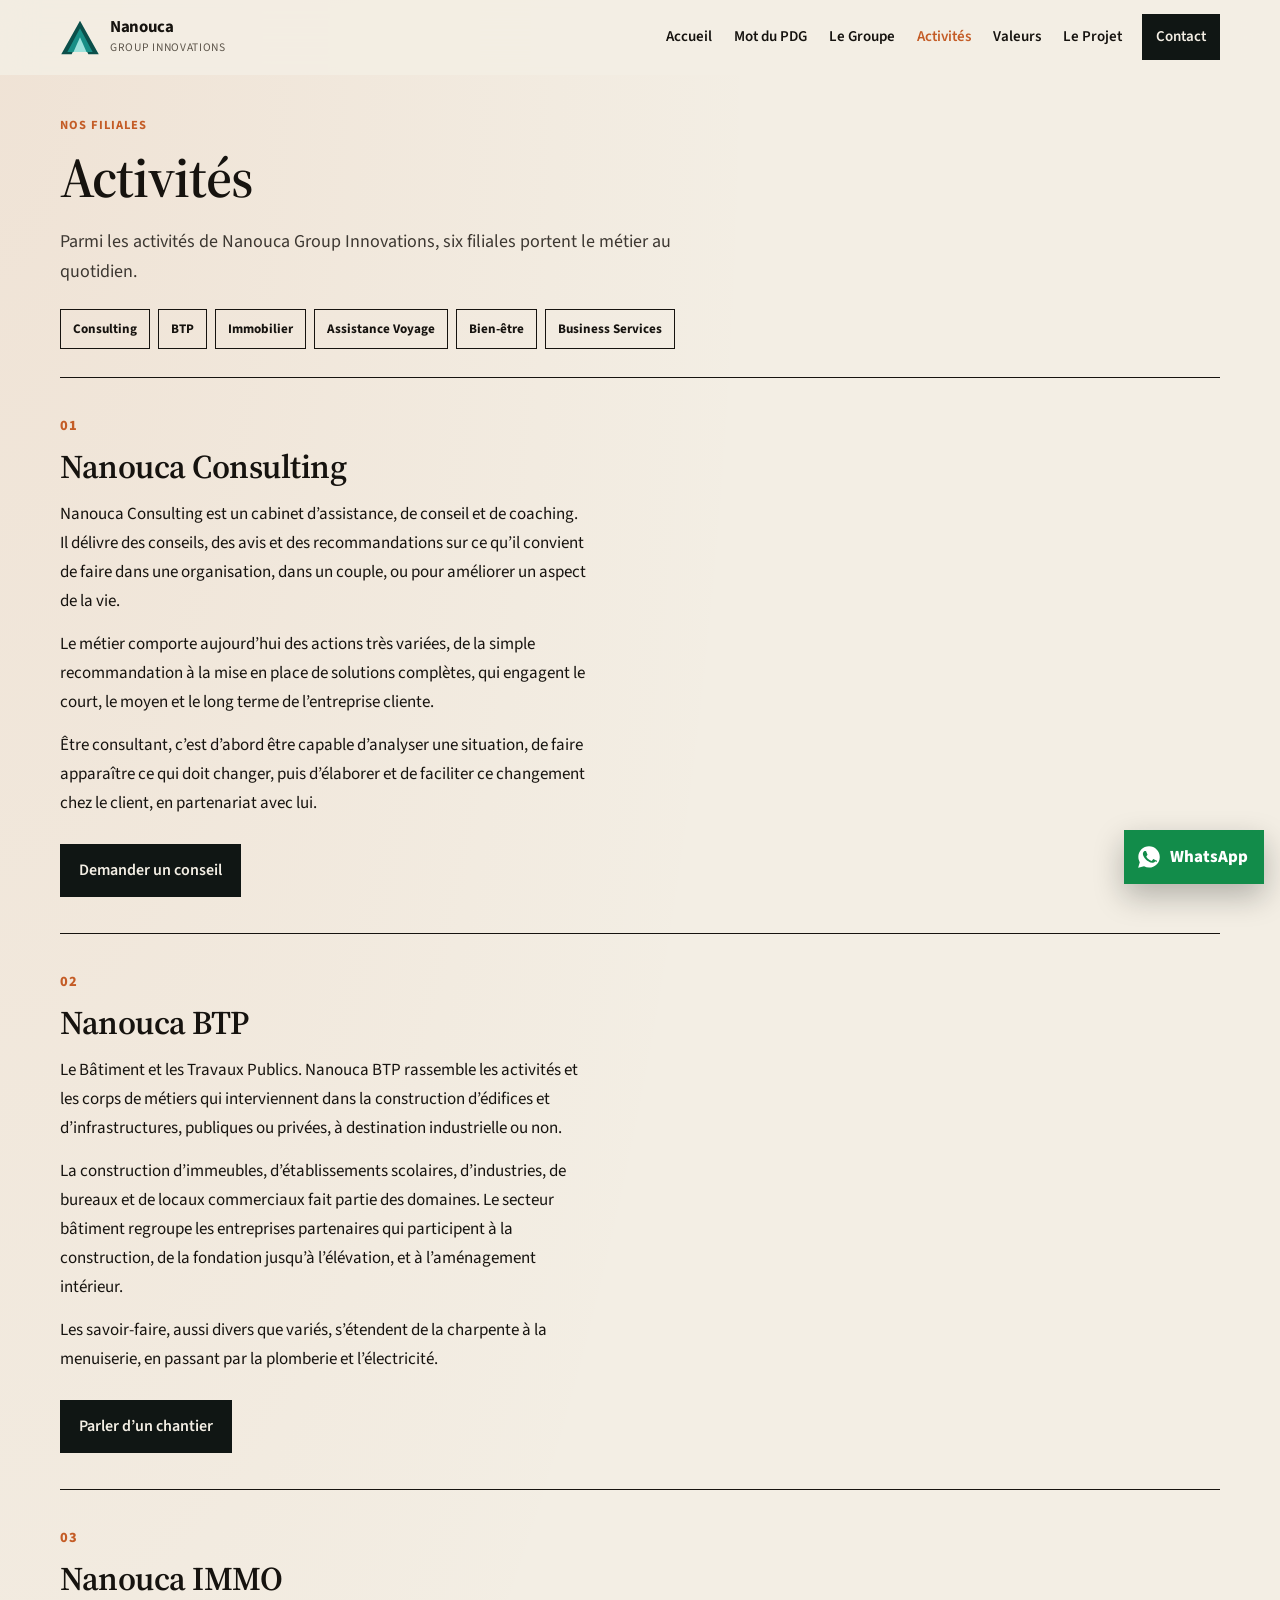
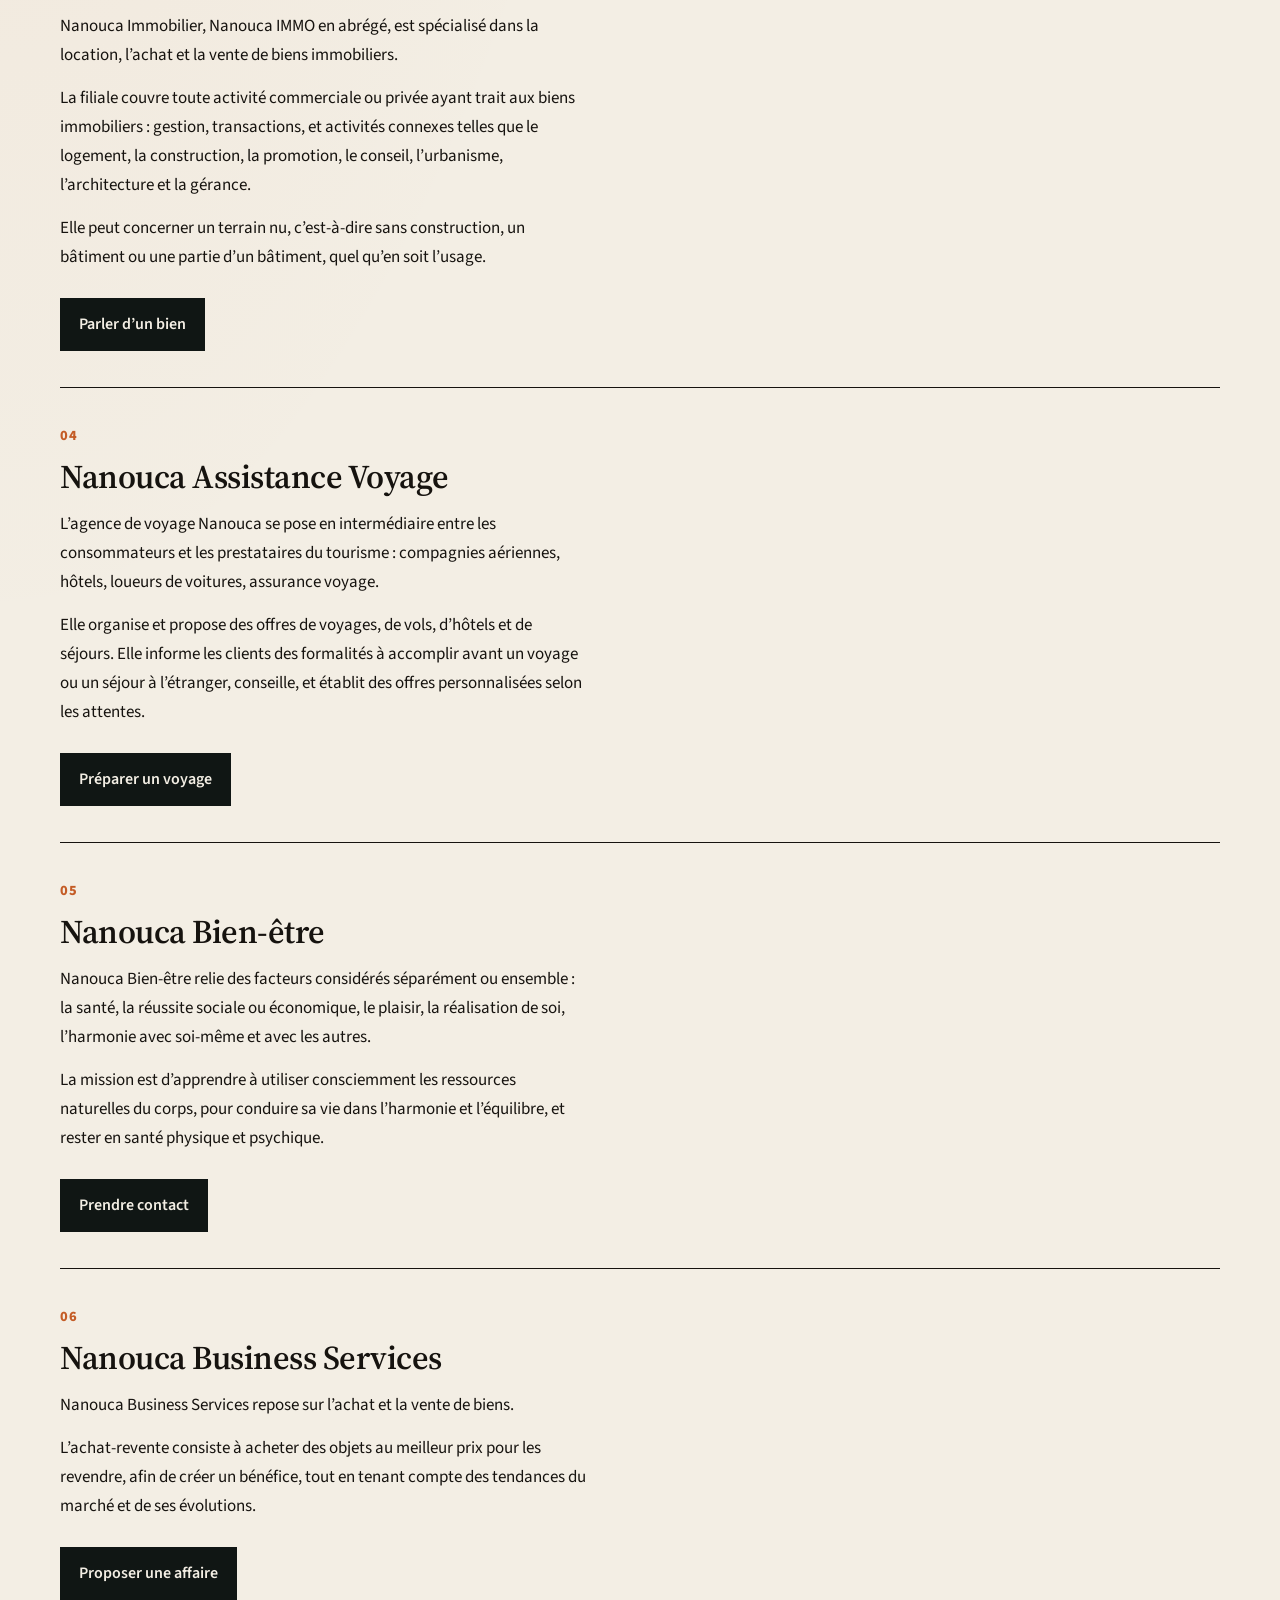
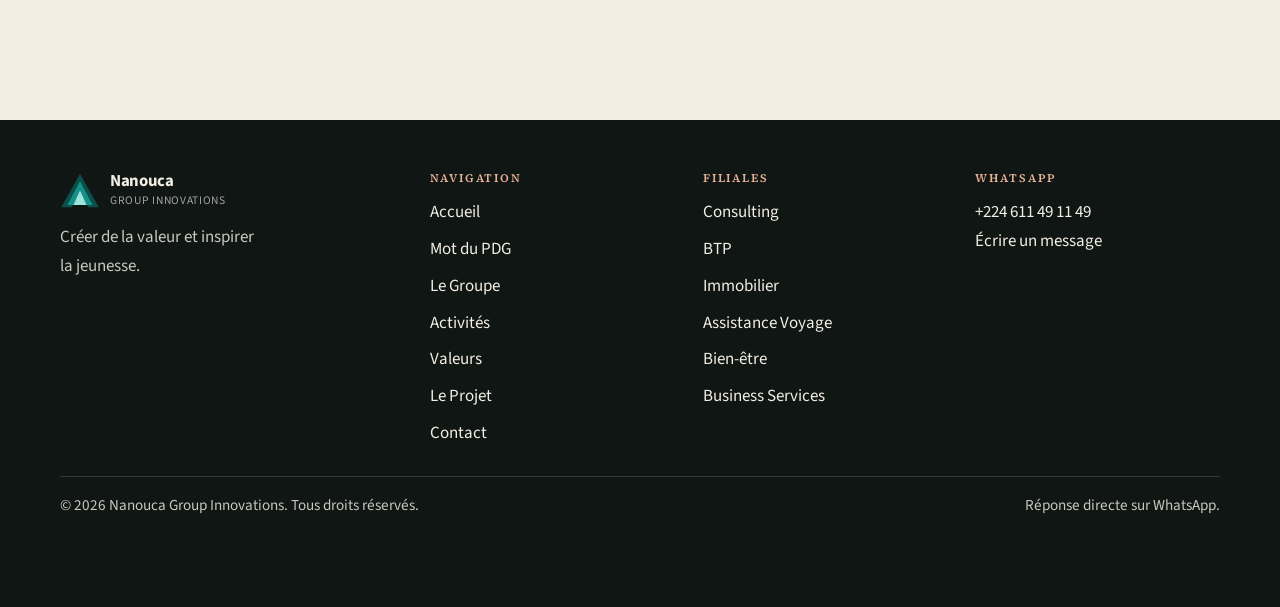
==== commit 18f65e16: "Rendre la typographie plus lisible et plus professionnelle. Co-authored-by: Cursor <cursoragent@curs" ====
--- a/activites.html
+++ b/activites.html
@@ -9,7 +9,7 @@
   <link rel="icon" href="assets/logo.svg" type="image/svg+xml">
   <link rel="preconnect" href="https://fonts.googleapis.com">
   <link rel="preconnect" href="https://fonts.gstatic.com" crossorigin>
-  <link href="https://fonts.googleapis.com/css2?family=Newsreader:ital,opsz,wght@0,6..72,400;0,6..72,600;1,6..72,480&family=Syne:wght@500;600;700;800&display=swap" rel="stylesheet">
+  <link href="https://fonts.googleapis.com/css2?family=Source+Sans+3:ital,wght@0,400;0,600;0,700;1,400&family=Source+Serif+4:ital,opsz,wght@0,8..60,500;0,8..60,600;0,8..60,700;1,8..60,500&display=swap" rel="stylesheet">
   <link rel="stylesheet" href="css/styles.css">
 </head>
 <body data-page="activites">
--- a/css/styles.css
+++ b/css/styles.css
@@ -11,6 +11,8 @@
   --danger: #9b2c2c;
   --wa: #128c4a;
   --header: 74px;
+  --sans: "Source Sans 3", "Segoe UI", sans-serif;
+  --serif: "Source Serif 4", Georgia, serif;
   color-scheme: light;
 }
 
@@ -26,9 +28,10 @@
 body {
   margin: 0;
   overflow-x: clip;
-  font-family: "Newsreader", Georgia, serif;
-  font-size: 1.12rem;
-  line-height: 1.55;
+  font-family: var(--sans);
+  font-size: 1.0625rem;
+  line-height: 1.7;
+  font-weight: 400;
   color: var(--ink);
   background:
     radial-gradient(ellipse at 0% 0%, rgba(196, 92, 38, 0.08), transparent 42%),
@@ -39,13 +42,13 @@
 button, input, select, textarea { font: inherit; }
 
 h1, h2, h3, h4 {
-  font-family: "Syne", "Segoe UI", sans-serif;
-  font-weight: 750;
-  letter-spacing: -0.045em;
-  line-height: 0.96;
+  font-family: var(--serif);
+  font-weight: 600;
+  letter-spacing: -0.015em;
+  line-height: 1.2;
   color: var(--ink);
   margin: 0;
-  overflow-wrap: break-word;
+  text-wrap: balance;
 }
 
 p { margin: 0; }
@@ -98,19 +101,20 @@
 .brand img { width: 40px; height: auto; }
 .brand strong {
   display: block;
-  font-family: "Syne", sans-serif;
-  font-weight: 800;
-  letter-spacing: -0.04em;
-  font-size: 1.15rem;
-  line-height: 1;
+  font-family: var(--sans);
+  font-weight: 700;
+  letter-spacing: -0.02em;
+  font-size: 1.05rem;
+  line-height: 1.15;
 }
 .brand small {
   display: block;
   margin-top: 3px;
   color: var(--muted);
-  font-family: "Syne", sans-serif;
-  font-size: 0.68rem;
-  letter-spacing: 0.14em;
+  font-family: var(--sans);
+  font-size: 0.72rem;
+  letter-spacing: 0.06em;
+  line-height: 1.3;
   text-transform: uppercase;
 }
 
@@ -153,10 +157,10 @@
 .site-nav a {
   text-decoration: none;
   color: var(--ink);
-  font-family: "Syne", sans-serif;
-  font-weight: 700;
-  font-size: 0.84rem;
-  letter-spacing: -0.02em;
+  font-family: var(--sans);
+  font-weight: 600;
+  font-size: 0.9375rem;
+  letter-spacing: 0;
   padding: 8px 10px;
 }
 .site-nav a:hover,
@@ -177,23 +181,26 @@
 .stage-copy, .stage-grid > * { min-width: 0; }
 .stage-grid, .hero-grid, .pdg-layout, .contact-layout, .split { display: grid; gap: 28px; }
 .stage h1, .page-hero h1, .hero h1 {
-  font-size: clamp(2.35rem, 12vw, 6.2rem);
-  max-width: 9em;
+  font-size: clamp(2.15rem, 4.4vw, 3.55rem);
+  line-height: 1.15;
+  max-width: 14em;
 }
 .eyebrow {
-  margin: 0 0 14px;
+  margin: 0 0 12px;
   color: var(--copper);
-  font-family: "Syne", sans-serif;
-  font-size: 0.75rem;
-  font-weight: 800;
-  letter-spacing: 0.16em;
+  font-family: var(--sans);
+  font-size: 0.78rem;
+  font-weight: 700;
+  letter-spacing: 0.08em;
+  line-height: 1.4;
   text-transform: uppercase;
 }
 .lede {
-  margin-top: 18px;
-  max-width: 38rem;
+  margin-top: 16px;
+  max-width: 40rem;
   color: #3d3832;
-  font-size: 1.25rem;
+  font-size: 1.125rem;
+  line-height: 1.65;
 }
 .actions { display: flex; flex-wrap: wrap; gap: 10px; margin-top: 26px; }
 
@@ -210,9 +217,10 @@
   background: var(--night);
   color: var(--paper);
   text-decoration: none;
-  font-family: "Syne", sans-serif;
-  font-weight: 750;
-  letter-spacing: -0.03em;
+  font-family: var(--sans);
+  font-size: 1rem;
+  font-weight: 600;
+  letter-spacing: 0;
   cursor: pointer;
 }
 .btn:hover { background: var(--copper); border-color: var(--copper); color: white; }
@@ -244,7 +252,7 @@
   max-width: 16rem;
 }
 .stage-photo strong,
-.stage-photo span { display: block; font-family: "Syne", sans-serif; }
+.stage-photo span { display: block; font-family: var(--sans); }
 .stage-photo span { color: var(--muted); font-size: 0.82rem; font-weight: 700; }
 
 .marquee {
@@ -268,11 +276,11 @@
   padding: 14px 0;
 }
 .marquee-track span {
-  font-family: "Syne", sans-serif;
-  font-weight: 800;
-  letter-spacing: 0.18em;
+  font-family: var(--sans);
+  font-weight: 600;
+  letter-spacing: 0.08em;
   text-transform: uppercase;
-  font-size: 0.82rem;
+  font-size: 0.85rem;
 }
 .marquee-track span::before {
   content: "▲";
@@ -283,7 +291,7 @@
 @keyframes drift { to { transform: translateX(-50%); } }
 
 .section { padding: 64px 0; }
-.section h2 { font-size: clamp(2rem, 4vw, 3.1rem); margin-bottom: 12px; }
+.section h2 { font-size: clamp(1.7rem, 2.6vw, 2.25rem); line-height: 1.25; margin-bottom: 12px; }
 .section-head {
   display: flex;
   flex-wrap: wrap;
@@ -292,7 +300,7 @@
   align-items: end;
   margin-bottom: 22px;
 }
-.section-head p { max-width: 34rem; color: var(--muted); font-size: 1.15rem; }
+.section-head p { max-width: 36rem; color: var(--muted); font-size: 1.0625rem; line-height: 1.6; }
 .band { background: transparent; }
 
 .stats {
@@ -303,10 +311,11 @@
 .stat, .card { min-width: 0; }
 .stat strong {
   display: block;
-  font-family: "Syne", sans-serif;
-  font-size: clamp(2rem, 4vw, 3rem);
-  font-weight: 800;
-  letter-spacing: -0.05em;
+  font-family: var(--sans);
+  font-size: clamp(1.55rem, 2.2vw, 2rem);
+  font-weight: 650;
+  letter-spacing: -0.02em;
+  line-height: 1.15;
   color: var(--teal);
 }
 .stat span { color: var(--muted); }
@@ -319,7 +328,7 @@
   border-radius: 0;
   padding: 18px 4px 8px;
 }
-.card h3 { font-size: 1.45rem; margin: 8px 0; }
+.card h3 { font-size: 1.3rem; line-height: 1.3; margin: 8px 0; }
 .card p { color: #3f3a34; }
 .card-link {
   display: flex;
@@ -331,7 +340,7 @@
 .card-link:hover { color: var(--copper); }
 .card-link:hover h3 { color: var(--copper); }
 .index, .activity-index {
-  font-family: "Syne", sans-serif;
+  font-family: var(--sans);
   color: var(--copper);
   letter-spacing: 0.08em;
   font-weight: 800;
@@ -339,7 +348,7 @@
 .more {
   margin-top: auto;
   padding-top: 16px;
-  font-family: "Syne", sans-serif;
+  font-family: var(--sans);
   font-weight: 800;
   font-size: 0.86rem;
   letter-spacing: 0.04em;
@@ -353,16 +362,16 @@
 }
 .quote-band blockquote {
   margin: 0;
-  max-width: 14em;
-  font-family: "Newsreader", Georgia, serif;
-  font-weight: 480;
+  font-family: var(--serif);
+  font-weight: 500;
   font-style: italic;
-  font-size: clamp(2rem, 5vw, 3.6rem);
-  line-height: 1.12;
+  font-size: clamp(1.55rem, 3vw, 2.35rem);
+  line-height: 1.35;
+  max-width: 20em;
 }
 .quote-band figcaption {
   margin-top: 18px;
-  font-family: "Syne", sans-serif;
+  font-family: var(--sans);
   letter-spacing: 0.14em;
   text-transform: uppercase;
   font-size: 0.75rem;
@@ -392,7 +401,7 @@
   color: var(--paper);
   padding: 32px 28px;
 }
-.cta-band h2 { color: var(--paper); font-size: clamp(1.8rem, 3vw, 2.6rem); }
+.cta-band h2 { color: var(--paper); font-size: clamp(1.55rem, 2.4vw, 2.1rem); line-height: 1.25; }
 .cta-band p { color: rgba(243, 238, 228, 0.82); max-width: 38rem; }
 
 .page-hero { padding: 42px 0 8px; }
@@ -404,14 +413,14 @@
   border: 1px solid var(--ink);
   color: var(--ink);
   padding: 8px 12px;
-  font-family: "Syne", sans-serif;
+  font-family: var(--sans);
   font-weight: 700;
   font-size: 0.82rem;
 }
 .pills a:hover { background: var(--ink); color: var(--paper); }
 
-.prose h2 { font-size: clamp(1.8rem, 3vw, 2.5rem); margin: 2.2rem 0 0.8rem; }
-.prose h3 { font-size: 1.35rem; margin: 1.3rem 0 0.4rem; }
+.prose h2 { font-size: clamp(1.55rem, 2.4vw, 2rem); line-height: 1.25; margin: 2.2rem 0 0.8rem; }
+.prose h3 { font-size: 1.25rem; line-height: 1.35; margin: 1.3rem 0 0.4rem; }
 .prose p, .prose li, .activity p { max-width: 66ch; }
 .prose p + p, .activity p + p { margin-top: 0.9rem; }
 .activity { padding: 36px 0; border-top: 1px solid var(--ink); }
@@ -422,29 +431,30 @@
   margin: 22px 0;
   padding-left: 16px;
   border-left: 3px solid var(--copper);
-  font-family: "Newsreader", Georgia, serif;
+  font-family: var(--serif);
   font-style: italic;
-  font-size: 1.55rem;
-  line-height: 1.3;
+  font-size: 1.35rem;
+  line-height: 1.4;
   max-width: 22em;
 }
 
 .callout { display: grid; gap: 12px; margin: 18px 0; }
 .callout div { background: var(--night); color: var(--paper); padding: 18px; }
-.callout span { display: block; color: #e7b197; font-family: "Syne", sans-serif; font-size: 0.75rem; letter-spacing: 0.12em; text-transform: uppercase; }
+.callout span { display: block; color: #e7b197; font-family: var(--sans); font-size: 0.75rem; letter-spacing: 0.12em; text-transform: uppercase; }
 .callout strong {
   display: block;
   margin-top: 6px;
-  font-family: "Syne", sans-serif;
-  font-size: 1.7rem;
-  letter-spacing: -0.04em;
+  font-family: var(--sans);
+  font-size: 1.45rem;
+  letter-spacing: -0.02em;
+  line-height: 1.2;
 }
 
 .pdg-portrait figcaption { margin-top: 12px; }
 .pdg-portrait strong, .pdg-portrait span { display: block; }
 .pdg-portrait span { color: var(--muted); }
 .signature { margin-top: 22px; }
-.signature strong { display: block; font-family: "Syne", sans-serif; font-size: 1.4rem; }
+.signature strong { display: block; font-family: var(--sans); font-size: 1.4rem; }
 .signature span { color: var(--muted); }
 
 .form-card, .form-success {
@@ -454,7 +464,7 @@
 }
 .form { display: grid; gap: 14px; }
 .field { display: grid; gap: 6px; }
-.field label { font-family: "Syne", sans-serif; font-weight: 750; font-size: 0.86rem; }
+.field label { font-family: var(--sans); font-weight: 600; font-size: 0.95rem; }
 .field input, .field select, .field textarea {
   width: 100%;
   border: 0;
@@ -475,12 +485,12 @@
 .field textarea[aria-invalid="true"] { border-bottom-color: var(--danger); }
 .error { min-height: 1.1em; color: var(--danger); font-size: 0.92rem; }
 .note { color: var(--muted); font-size: 0.98rem; }
-label .note { font-family: "Newsreader", serif; font-weight: 400; }
+label .note { font-family: var(--sans); font-weight: 400; }
 .hp { position: absolute; left: -9999px; height: 0; overflow: hidden; }
-.contact-aside h2 { font-size: 2.2rem; margin: 8px 0 12px; }
+.contact-aside h2 { font-size: clamp(1.7rem, 2.5vw, 2.1rem); line-height: 1.25; margin: 8px 0 12px; }
 .contact-aside p + p, .note { margin-top: 12px; }
 .contact-list { margin: 18px 0 0; padding: 0; list-style: none; display: grid; gap: 8px; }
-.contact-list a { font-family: "Syne", sans-serif; font-weight: 700; text-decoration: none; color: var(--ink); }
+.contact-list a { font-family: var(--sans); font-weight: 700; text-decoration: none; color: var(--ink); }
 .contact-list a:hover { color: var(--copper); }
 
 .site-footer {
@@ -526,7 +536,7 @@
   background: var(--wa);
   color: white;
   text-decoration: none;
-  font-family: "Syne", sans-serif;
+  font-family: var(--sans);
   font-weight: 800;
   box-shadow: 0 12px 30px rgba(16, 22, 20, 0.28);
 }
